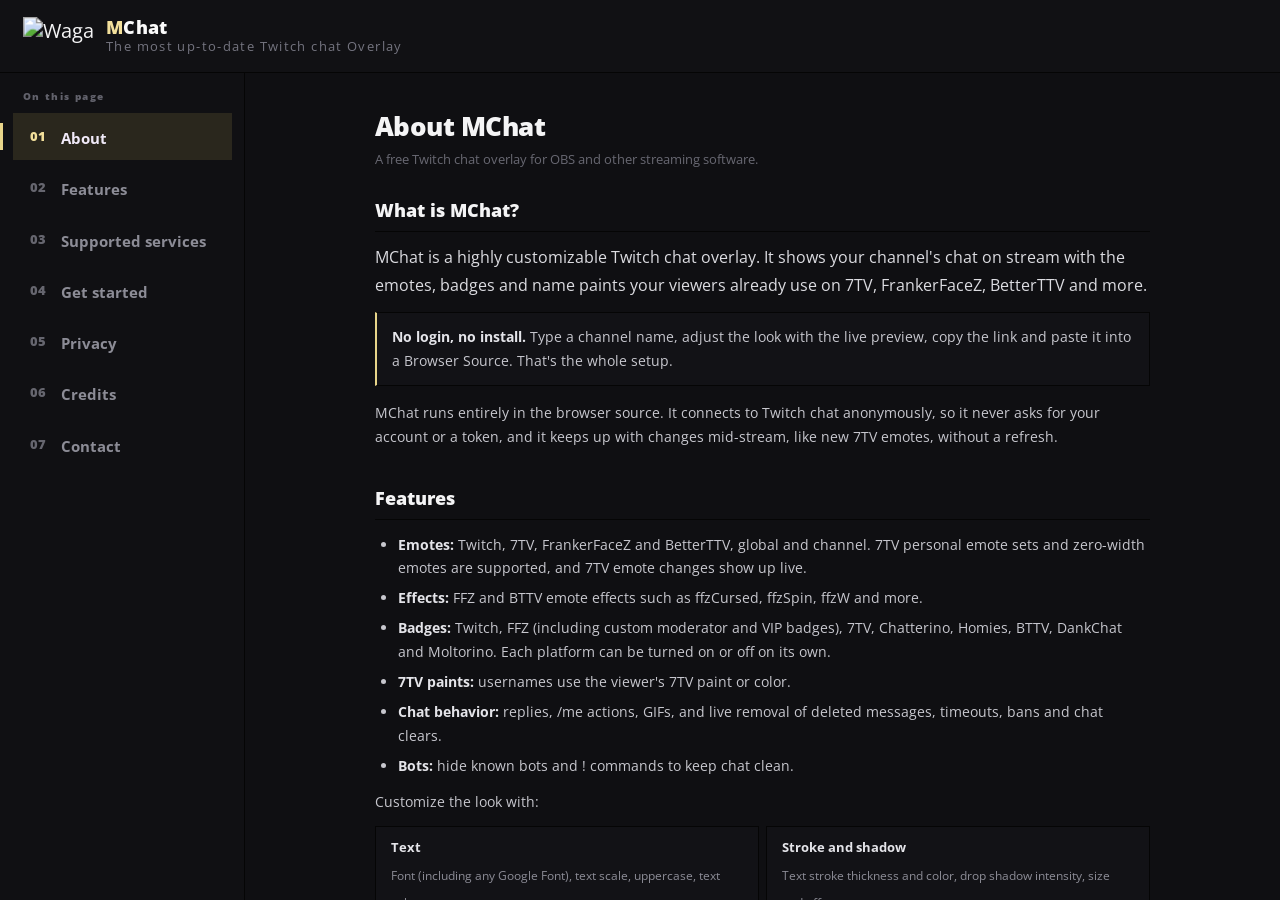
==== privacy.html @ 354d2b49 "DOMAIN AND SHIT WOAAAA" ====
<!DOCTYPE html>
<html lang="en">
<head>
    
<meta charset="utf-8">
<meta name="viewport" content="width=device-width, initial-scale=1">
<title>About · MChat</title>
<link rel="icon" href="favicon.png" type="image/gif" >
<link rel="preconnect" href="https://fonts.googleapis.com">
<link rel="preconnect" href="https://fonts.gstatic.com" crossorigin>
<link rel="stylesheet" href="https://fonts.googleapis.com/css2?family=Open+Sans:wght@400;600;700&display=swap">
<style>
    html, body {
        margin: 0;
        width: 100%;
        height: 100%;
        overflow: hidden;
        background: #0b0b0e;
        scrollbar-width: none;
    }

    #page *, #page *::before, #page *::after { box-sizing: border-box; }

    #page {
        position: fixed;
        left: 0;
        top: 0;
        width: 80vw;
        height: 80vh;
        zoom: 1.25;
        display: grid;
        grid-template-columns: 196px minmax(0, 1fr);
        grid-template-rows: 58px minmax(0, 1fr);
        background: #0b0b0e;
        color: #f4f4f5;
        font-family: 'Open Sans', Arial, sans-serif;
        overflow: hidden;
    }

    #page a { color: #e8d58a; text-decoration: none; }
    #page a:hover { text-decoration: underline; text-underline-offset: 2px; }

    .mc-topbar {
        grid-column: 1 / -1;
        display: flex;
        align-items: center;
        justify-content: space-between;
        padding: 0 18px;
        border-bottom: 1px solid #050505;
        background: #111114;
    }

    #page a.mc-brand {
        position: relative;
        z-index: 0;
        display: flex;
        align-items: center;
        gap: 10px;
        min-width: 0;
        color: inherit;
        text-decoration: none;
    }

    .mc-brand::before {
        content: "";
        position: absolute;
        inset: -6px -10px;
        z-index: -1;
        background: transparent;
    }

    .mc-brand:hover::before { background: #1a1a1f; }

    .mc-brand-mark {
        height: 30px;
        width: auto;
        max-width: 96px;
        display: block;
        flex: 0 0 auto;
        object-fit: contain;
        object-position: center;
    }

    .mc-brand-text { min-width: 0; }

    .mc-brand-name {
        color: #fafafa;
        font-size: 14px;
        font-weight: 800;
        line-height: 1.05;
        letter-spacing: .02em;
    }

    .mc-brand-m { color: #f2df9b; }

    .mc-brand-page {
        margin-top: 3px;
        color: #74747f;
        font-size: 10px;
        line-height: 1;
        letter-spacing: .11em;
    }

    .mc-sidebar {
        min-width: 0;
        min-height: 0;
        display: flex;
        flex-direction: column;
        padding: 13px 10px;
        border-right: 1px solid #050505;
        background: #101013;
    }

    .mc-nav-label {
        padding: 0 8px 8px;
        color: #62626c;
        font-size: 8px;
        font-weight: 800;
        letter-spacing: .14em;
    }

    .mc-nav { display: flex; flex-direction: column; gap: 3px; }

    #page a.mc-nav-button {
        position: relative;
        display: grid;
        grid-template-columns: 24px 1fr;
        align-items: center;
        gap: 7px;
        width: 100%;
        min-height: 38px;
        padding: 0 8px;
        border: 0;
        background: transparent;
        color: #8c8c96;
        text-align: left;
        text-decoration: none;
        cursor: pointer;
    }

    #page a.mc-nav-button:hover { background: #17171b; color: #d8d8de; }

    #page a.mc-nav-button.is-active { background: #2a271d; color: #f0e9f8; }

    .mc-nav-button.is-active::before {
        content: "";
        position: absolute;
        left: -10px;
        top: 8px;
        bottom: 8px;
        width: 2px;
        background: #e8d58a;
    }

    .mc-nav-icon {
        width: 24px;
        color: #66666f;
        font-size: 10px;
        font-weight: 800;
        text-align: center;
    }

    .mc-nav-button.is-active .mc-nav-icon { color: #f2df9b; }

    .mc-nav-copy { min-width: 0; }
    .mc-nav-title { font-size: 12px; font-weight: 700; }

    main {
        min-width: 0;
        min-height: 0;
        overflow-y: auto;
        padding: 28px 32px 48px;
        background: #0f0f12;
        scrollbar-width: thin;
        scrollbar-color: #34343c transparent;
        scroll-behavior: smooth;
    }

    .content { max-width: 620px; margin: 0 auto; }

    h1 { margin: 0 0 5px; font-size: 21px; font-weight: 800; letter-spacing: -.02em; }
    .updated { margin: 0 0 22px; color: #686872; font-size: 10px; }

    section { scroll-margin-top: 16px; margin-bottom: 30px; }

    h2 {
        margin: 0 0 10px;
        padding-bottom: 7px;
        border-bottom: 1px solid #050505;
        font-size: 14px;
        font-weight: 800;
    }

    p, li { color: #c7c7ce; font-size: 11.5px; line-height: 1.65; }
    p { margin: 0 0 10px; }
    ul { margin: 0 0 10px; padding-left: 18px; }
    li { margin-bottom: 5px; }
    strong { color: #e4e4e9; }

    .card {
        margin-bottom: 6px;
        padding: 9px 12px;
        border: 1px solid #050505;
        background: #121216;
    }

    .card strong { display: block; font-size: 10.5px; margin-bottom: 2px; }
    .card span { color: #8c8c96; font-size: 9.5px; line-height: 1.5; }

    .summary {
        margin-bottom: 12px;
        padding: 10px 12px;
        border: 1px solid #050505;
        border-left: 2px solid #e8d58a;
        background: #121216;
    }

    .summary p { margin: 0; }
    .note { color: #62626b; font-size: 9.5px; }
    ol { margin: 0 0 10px; padding-left: 20px; }
    .lead { font-size: 13px; color: #dcdce1; line-height: 1.7; }
    .two-col { display: grid; grid-template-columns: 1fr 1fr; gap: 6px; }
    .two-col .card { margin-bottom: 0; }


    footer {
        margin-top: 32px;
        padding-top: 13px;
        border-top: 1px solid #050505;
        color: #5c5c66;
        font-size: 9.5px;
        text-align: center;
    }

    @media (max-width: 780px) {
        #page {
            width: 100vw;
            height: 100vh;
            zoom: 1;
            grid-template-columns: 1fr;
            grid-template-rows: 58px auto minmax(0, 1fr);
        }

        .mc-sidebar { border-right: 0; border-bottom: 1px solid #050505; padding: 8px; }
        .mc-nav-label { display: none; }
        .mc-nav { flex-direction: row; overflow-x: auto; }
        #page a.mc-nav-button { width: auto; min-height: 36px; flex: 0 0 auto; }
        .mc-nav-button.is-active::before { display: none; }
        main { padding: 22px 16px 44px; }
        .two-col { grid-template-columns: 1fr; }
        .lead { font-size: 14px; }
        p, li { font-size: 13px; }
        .card strong { font-size: 12px; }
        .card span, .note, footer, .updated { font-size: 11px; }
    }
</style>
</head>
<body>

<div id="page">

    <header class="mc-topbar">
        <a class="mc-brand" href="index.html" title="Back to overlay setup" aria-label="MChat, back to overlay setup">
            <img class="mc-brand-mark" src="waga.gif" alt="Waga" draggable="false">
            <div class="mc-brand-text">
                <div class="mc-brand-name"><span class="mc-brand-m">M</span>Chat</div>
                <div class="mc-brand-page">The most up-to-date Twitch chat Overlay</div>
            </div>
        </a>
    </header>

    <aside class="mc-sidebar">
        <div class="mc-nav-label">On this page</div>
        <nav class="mc-nav">
            <a class="mc-nav-button is-active" href="#about"><span class="mc-nav-icon">01</span><span class="mc-nav-copy"><span class="mc-nav-title">About</span></span></a>
            <a class="mc-nav-button" href="#features"><span class="mc-nav-icon">02</span><span class="mc-nav-copy"><span class="mc-nav-title">Features</span></span></a>
            <a class="mc-nav-button" href="#services"><span class="mc-nav-icon">03</span><span class="mc-nav-copy"><span class="mc-nav-title">Supported services</span></span></a>
            <a class="mc-nav-button" href="#setup"><span class="mc-nav-icon">04</span><span class="mc-nav-copy"><span class="mc-nav-title">Get started</span></span></a>
            <a class="mc-nav-button" href="#privacy"><span class="mc-nav-icon">05</span><span class="mc-nav-copy"><span class="mc-nav-title">Privacy</span></span></a>
            <a class="mc-nav-button" href="#credits"><span class="mc-nav-icon">06</span><span class="mc-nav-copy"><span class="mc-nav-title">Credits</span></span></a>
            <a class="mc-nav-button" href="#contact"><span class="mc-nav-icon">07</span><span class="mc-nav-copy"><span class="mc-nav-title">Contact</span></span></a>
        </nav>
    </aside>

    <main id="main">
    <div class="content">

        <h1>About MChat</h1>
        <p class="updated">A free Twitch chat overlay for OBS and other streaming software.</p>

        <section id="about">
            <h2>What is MChat?</h2>
            <p class="lead">MChat is a highly customizable Twitch chat overlay. It shows your channel's chat on stream with the emotes, badges and name paints your viewers already use on 7TV, FrankerFaceZ, BetterTTV and more.</p>
            <div class="summary">
                <p><strong>No login, no install.</strong> Type a channel name, adjust the look with the live preview, copy the link and paste it into a Browser Source. That's the whole setup.</p>
            </div>
            <p>MChat runs entirely in the browser source. It connects to Twitch chat anonymously, so it never asks for your account or a token, and it keeps up with changes mid-stream, like new 7TV emotes, without a refresh.</p>
        </section>

        <section id="features">
            <h2>Features</h2>
            <ul>
                <li><strong>Emotes:</strong> Twitch, 7TV, FrankerFaceZ and BetterTTV, global and channel. 7TV personal emote sets and zero-width emotes are supported, and 7TV emote changes show up live.</li>
                <li><strong>Effects:</strong> FFZ and BTTV emote effects such as ffzCursed, ffzSpin, ffzW and more.</li>
                <li><strong>Badges:</strong> Twitch, FFZ (including custom moderator and VIP badges), 7TV, Chatterino, Homies, BTTV, DankChat and Moltorino. Each platform can be turned on or off on its own.</li>
                <li><strong>7TV paints:</strong> usernames use the viewer's 7TV paint or color.</li>
                <li><strong>Chat behavior:</strong> replies, /me actions, GIFs, and live removal of deleted messages, timeouts, bans and chat clears.</li>
                <li><strong>Bots:</strong> hide known bots and ! commands to keep chat clean.</li>
            </ul>
            <p>Customize the look with:</p>
            <div class="two-col">
                <div class="card"><strong>Text</strong><span>Font (including any Google Font), text scale, uppercase, text color</span></div>
                <div class="card"><strong>Stroke and shadow</strong><span>Text stroke thickness and color, drop shadow intensity, size and offset</span></div>
                <div class="card"><strong>Emotes and GIFs</strong><span>Separate emote scale and GIF scale, unlisted 7TV emotes on or off</span></div>
                <div class="card"><strong>Background</strong><span>Background color and opacity, or no background at all</span></div>
                <div class="card"><strong>Layout</strong><span>Message wrapping under the username</span></div>
                <div class="card"><strong>Timing</strong><span>How long messages stay before fading, or never fade</span></div>
            </div>
        </section>

        <section id="services">
            <h2>Supported services</h2>
            <p>MChat pulls from these community services directly in your browser.</p>
            <div class="card"><strong>Twitch</strong><span>Anonymous chat connection, Twitch emotes and badges, moderation events. twitch.tv</span></div>
            <div class="card"><strong>7TV</strong><span>Global, channel and personal emotes, zero-width emotes, live emote updates, paints and badges. 7tv.app</span></div>
            <div class="card"><strong>FrankerFaceZ</strong><span>Emotes, effects, user badges, custom moderator and VIP badges, and the bot list. frankerfacez.com</span></div>
            <div class="card"><strong>BetterTTV</strong><span>Emotes and badges. betterttv.com</span></div>
            <div class="card"><strong>Chatterino and Chatterino Homies</strong><span>User badges. chatterino.com, chatterinohomies.com</span></div>
            <div class="card"><strong>DankChat</strong><span>Supporter badges. dank.chat</span></div>
            <div class="card"><strong>Moltorino</strong><span>Supporter badges. moltorino.com</span></div>
            <p class="note">Missing a platform you'd like to see? Let me know.</p>
        </section>

        <section id="setup">
            <h2>Get started</h2>
            <ol>
                <li>Open the <a href="index.html">setup page</a> and enter your Twitch channel name.</li>
                <li>Adjust the settings and watch the live preview update.</li>
                <li>Click <strong>Copy overlay link</strong>.</li>
                <li>In OBS, add a <strong>Browser Source</strong> and paste the link as the URL.</li>
                <li>Set the source size to fit your scene. The background is transparent unless you turn it on.</li>
            </ol>
            <p>Your settings are stored in the link itself, so keep the link to reuse your setup, or edit the setup page again and copy a new one.</p>
        </section>

        <section id="privacy">
            <h2>Privacy</h2>
            <p>MChat has no accounts, cookies, analytics or database, and it does not collect or store personal data. It is a static site hosted on GitHub Pages. Your channel name and settings live only in the overlay link, so share it only with people you trust.</p>
            <p>Your browser connects directly to the services listed above, plus jsDelivr (Twemoji images) and Google Fonts, so those services receive your IP address like any website you visit. MChat does not receive or control that data, and their own privacy policies apply. Chat messages are shown in your browser and are never logged, saved or forwarded.</p>
        </section>

        <section id="credits">
            <h2>Credits</h2>
            <p>MChat is made by marz_dev. It is not affiliated with or endorsed by Twitch, 7TV, FrankerFaceZ, BetterTTV, Chatterino, Chatterino Homies, DankChat or Moltorino. All names, logos and trademarks belong to their respective owners.</p>
            <ul>
                <li><strong>Emoji graphics:</strong> Twemoji, &copy; Twitter, Inc. and other contributors, maintained by <a href="https://github.com/jdecked/twemoji" target="_blank" rel="noopener noreferrer">jdecked/twemoji</a> and licensed under <a href="https://creativecommons.org/licenses/by/4.0/" target="_blank" rel="noopener noreferrer">CC-BY 4.0</a>.</li>
                <li><strong>Emotes, badges and paints:</strong> provided by Twitch, 7TV, FrankerFaceZ, BetterTTV, Chatterino, DankChat and Moltorino. Every emote and badge belongs to its creator.</li>
                <li><strong>Fonts:</strong> Open Sans, Roboto and Montserrat are licensed under the <a href="https://openfontlicense.org" target="_blank" rel="noopener noreferrer">SIL Open Font License 1.1</a>.</li>
            </ul>
            <p class="note">MChat's source code is on <a href="https://github.com/marzzzdev/marz-overlay" target="_blank" rel="noopener noreferrer">GitHub</a> under the license in the repository.</p>
        </section>

        <section id="contact">
            <h2>Contact</h2>
            <p>MChat is run by marz_dev as a non-commercial hobby project.</p>
            <p>Questions, or feedback: <a href="mailto:mchat.contact@proton.me">mchat.contact@proton.me</a>, or add me on <a href="https://discord.com/users/1422977056085639309" target="_blank" rel="noopener noreferrer">Discord</a>. I'll reply to privacy requests within 30 days.</p>
        </section>

        <footer>
            <a href="index.html">&larr; Back to MChat</a> &nbsp;&bull;&nbsp; &copy; 2026 marz_dev
        </footer>

    </div>
    </main>

</div>

<script>
    (function () {
        var main = document.getElementById("main");
        var links = Array.prototype.slice.call(document.querySelectorAll(".mc-nav-button"));
        var sections = links.map(function (a) {
            return document.getElementById(a.getAttribute("href").slice(1));
        });

        function setActive(id) {
            links.forEach(function (a) {
                a.classList.toggle("is-active", a.getAttribute("href") === "#" + id);
            });
        }

        function update() {
            var top = main.getBoundingClientRect().top + 40;
            var current = sections[0].id;

            if (main.scrollTop + main.clientHeight >= main.scrollHeight - 4) {
                current = sections[sections.length - 1].id;
            } else {
                sections.forEach(function (s) {
                    if (s.getBoundingClientRect().top <= top) {
                        current = s.id;
                    }
                });
            }

            setActive(current);
        }

        main.addEventListener("scroll", update, { passive: true });
        links.forEach(function (a) {
            a.addEventListener("click", function () { setActive(a.getAttribute("href").slice(1)); });
        });
        update();
    })();
</script>

</body>
</html>
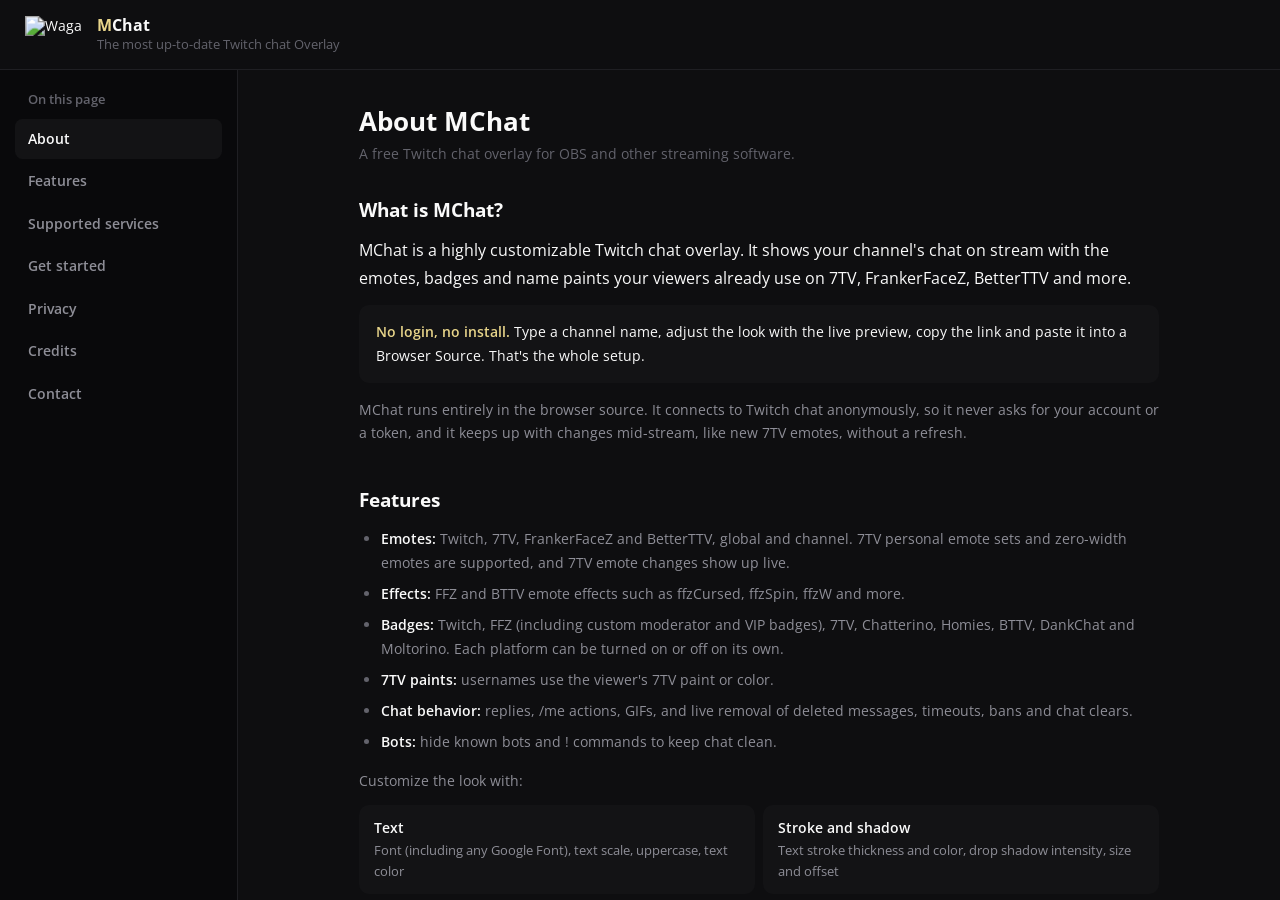
==== commit 8a462fc3: "PRETTIER CODE" ====
--- a/privacy.html
+++ b/privacy.html
@@ -10,12 +10,25 @@
 <link rel="preconnect" href="https://fonts.gstatic.com" crossorigin>
 <link rel="stylesheet" href="https://fonts.googleapis.com/css2?family=Open+Sans:wght@400;600;700&display=swap">
 <style>
+    :root {
+        --mc-bg: #09090b;
+        --mc-surface: #0e0e10;
+        --mc-raised: #131315;
+        --mc-line: #1f1f23;
+        --mc-line-strong: #2e2e34;
+        --mc-text: #fafafa;
+        --mc-dim: #8e8e97;
+        --mc-faint: #63636c;
+        --mc-accent: #e8d58a;
+        --mc-accent-ink: #1a1708;
+    }
+
     html, body {
         margin: 0;
         width: 100%;
         height: 100%;
         overflow: hidden;
-        background: #0b0b0e;
+        background: var(--mc-bg);
         scrollbar-width: none;
     }
 
@@ -29,25 +42,31 @@
         height: 80vh;
         zoom: 1.25;
         display: grid;
-        grid-template-columns: 196px minmax(0, 1fr);
-        grid-template-rows: 58px minmax(0, 1fr);
-        background: #0b0b0e;
-        color: #f4f4f5;
+        grid-template-columns: 190px minmax(0, 1fr);
+        grid-template-rows: 56px minmax(0, 1fr);
+        background: var(--mc-bg);
+        color: var(--mc-text);
         font-family: 'Open Sans', Arial, sans-serif;
+        font-size: 11px;
+        line-height: 1.45;
         overflow: hidden;
-    }
-
-    #page a { color: #e8d58a; text-decoration: none; }
+        -webkit-font-smoothing: antialiased;
+    }
+
+    #page a { color: var(--mc-accent); text-decoration: none; }
     #page a:hover { text-decoration: underline; text-underline-offset: 2px; }
+    #page :focus-visible { outline: 2px solid var(--mc-accent); outline-offset: 2px; }
+
+    /* Top bar */
 
     .mc-topbar {
         grid-column: 1 / -1;
         display: flex;
         align-items: center;
         justify-content: space-between;
-        padding: 0 18px;
-        border-bottom: 1px solid #050505;
-        background: #111114;
+        padding: 0 20px;
+        border-bottom: 1px solid var(--mc-line);
+        background: var(--mc-surface);
     }
 
     #page a.mc-brand {
@@ -55,7 +74,7 @@
         z-index: 0;
         display: flex;
         align-items: center;
-        gap: 10px;
+        gap: 12px;
         min-width: 0;
         color: inherit;
         text-decoration: none;
@@ -66,10 +85,12 @@
         position: absolute;
         inset: -6px -10px;
         z-index: -1;
+        border-radius: 8px;
         background: transparent;
-    }
-
-    .mc-brand:hover::before { background: #1a1a1f; }
+        transition: background .15s ease;
+    }
+
+    .mc-brand:hover::before { background: var(--mc-raised); }
 
     .mc-brand-mark {
         height: 30px;
@@ -78,157 +99,134 @@
         display: block;
         flex: 0 0 auto;
         object-fit: contain;
-        object-position: center;
     }
 
     .mc-brand-text { min-width: 0; }
 
     .mc-brand-name {
-        color: #fafafa;
-        font-size: 14px;
-        font-weight: 800;
-        line-height: 1.05;
-        letter-spacing: .02em;
-    }
-
-    .mc-brand-m { color: #f2df9b; }
+        color: var(--mc-text);
+        font-size: 13px;
+        font-weight: 700;
+        line-height: 1.2;
+    }
+
+    .mc-brand-m { color: var(--mc-accent); }
 
     .mc-brand-page {
-        margin-top: 3px;
-        color: #74747f;
-        font-size: 10px;
-        line-height: 1;
-        letter-spacing: .11em;
-    }
+        color: var(--mc-faint);
+        font-size: 10.5px;
+        line-height: 1.3;
+    }
+
+    /* Sidebar */
 
     .mc-sidebar {
         min-width: 0;
         min-height: 0;
         display: flex;
         flex-direction: column;
-        padding: 13px 10px;
-        border-right: 1px solid #050505;
-        background: #101013;
+        padding: 16px 12px;
+        border-right: 1px solid var(--mc-line);
+        background: var(--mc-bg);
+        overflow-y: auto;
     }
 
     .mc-nav-label {
-        padding: 0 8px 8px;
-        color: #62626c;
-        font-size: 8px;
-        font-weight: 800;
-        letter-spacing: .14em;
-    }
-
-    .mc-nav { display: flex; flex-direction: column; gap: 3px; }
+        padding: 0 10px 8px;
+        color: var(--mc-faint);
+        font-size: 10.5px;
+        font-weight: 600;
+    }
+
+    .mc-nav { display: flex; flex-direction: column; gap: 2px; }
 
     #page a.mc-nav-button {
-        position: relative;
-        display: grid;
-        grid-template-columns: 24px 1fr;
-        align-items: center;
-        gap: 7px;
+        display: block;
         width: 100%;
-        min-height: 38px;
-        padding: 0 8px;
-        border: 0;
+        padding: 8px 10px;
+        border-radius: 6px;
         background: transparent;
-        color: #8c8c96;
+        color: var(--mc-dim);
         text-align: left;
         text-decoration: none;
         cursor: pointer;
-    }
-
-    #page a.mc-nav-button:hover { background: #17171b; color: #d8d8de; }
-
-    #page a.mc-nav-button.is-active { background: #2a271d; color: #f0e9f8; }
-
-    .mc-nav-button.is-active::before {
-        content: "";
-        position: absolute;
-        left: -10px;
-        top: 8px;
-        bottom: 8px;
-        width: 2px;
-        background: #e8d58a;
-    }
-
-    .mc-nav-icon {
-        width: 24px;
-        color: #66666f;
-        font-size: 10px;
-        font-weight: 800;
-        text-align: center;
-    }
-
-    .mc-nav-button.is-active .mc-nav-icon { color: #f2df9b; }
-
-    .mc-nav-copy { min-width: 0; }
-    .mc-nav-title { font-size: 12px; font-weight: 700; }
+        transition: background .15s ease, color .15s ease;
+    }
+
+    #page a.mc-nav-button:hover { background: var(--mc-surface); color: var(--mc-text); }
+    #page a.mc-nav-button.is-active { background: var(--mc-raised); color: var(--mc-text); }
+
+    .mc-nav-icon { display: none; }
+    .mc-nav-copy { display: block; min-width: 0; }
+    .mc-nav-title { font-size: 11px; font-weight: 600; }
+
+    /* Content */
 
     main {
         min-width: 0;
         min-height: 0;
         overflow-y: auto;
         padding: 28px 32px 48px;
-        background: #0f0f12;
+        background: var(--mc-surface);
         scrollbar-width: thin;
-        scrollbar-color: #34343c transparent;
+        scrollbar-color: var(--mc-line-strong) transparent;
         scroll-behavior: smooth;
     }
 
-    .content { max-width: 620px; margin: 0 auto; }
-
-    h1 { margin: 0 0 5px; font-size: 21px; font-weight: 800; letter-spacing: -.02em; }
-    .updated { margin: 0 0 22px; color: #686872; font-size: 10px; }
-
-    section { scroll-margin-top: 16px; margin-bottom: 30px; }
+    .content { max-width: 640px; margin: 0 auto; }
+
+    h1 { margin: 0 0 4px; font-size: 21px; font-weight: 700; line-height: 1.25; }
+    .updated { margin: 0 0 26px; color: var(--mc-faint); font-size: 11px; }
+
+    section { scroll-margin-top: 16px; margin-bottom: 34px; }
 
     h2 {
-        margin: 0 0 10px;
-        padding-bottom: 7px;
-        border-bottom: 1px solid #050505;
-        font-size: 14px;
-        font-weight: 800;
-    }
-
-    p, li { color: #c7c7ce; font-size: 11.5px; line-height: 1.65; }
+        margin: 0 0 12px;
+        font-size: 15px;
+        font-weight: 700;
+        line-height: 1.3;
+    }
+
+    p, li { color: var(--mc-dim); font-size: 11.5px; line-height: 1.65; }
     p { margin: 0 0 10px; }
-    ul { margin: 0 0 10px; padding-left: 18px; }
-    li { margin-bottom: 5px; }
-    strong { color: #e4e4e9; }
+    ul { margin: 0 0 12px; padding-left: 18px; }
+    ol { margin: 0 0 12px; padding-left: 20px; }
+    li { margin-bottom: 6px; }
+    li::marker { color: var(--mc-faint); }
+    strong { color: var(--mc-text); font-weight: 600; }
+
+    .lead { font-size: 13px; color: var(--mc-text); line-height: 1.7; }
+    .note { color: var(--mc-faint); font-size: 10.5px; }
 
     .card {
         margin-bottom: 6px;
-        padding: 9px 12px;
-        border: 1px solid #050505;
-        background: #121216;
-    }
-
-    .card strong { display: block; font-size: 10.5px; margin-bottom: 2px; }
-    .card span { color: #8c8c96; font-size: 9.5px; line-height: 1.5; }
+        padding: 10px 12px;
+        border-radius: 8px;
+        background: var(--mc-raised);
+    }
+
+    .card strong { display: block; font-size: 11px; margin-bottom: 2px; }
+    .card span { color: var(--mc-dim); font-size: 10.5px; line-height: 1.5; }
 
     .summary {
         margin-bottom: 12px;
-        padding: 10px 12px;
-        border: 1px solid #050505;
-        border-left: 2px solid #e8d58a;
-        background: #121216;
-    }
-
-    .summary p { margin: 0; }
-    .note { color: #62626b; font-size: 9.5px; }
-    ol { margin: 0 0 10px; padding-left: 20px; }
-    .lead { font-size: 13px; color: #dcdce1; line-height: 1.7; }
+        padding: 12px 14px;
+        border-radius: 8px;
+        background: var(--mc-raised);
+    }
+
+    .summary p { margin: 0; color: var(--mc-text); }
+    .summary strong { color: var(--mc-accent); }
+
     .two-col { display: grid; grid-template-columns: 1fr 1fr; gap: 6px; }
     .two-col .card { margin-bottom: 0; }
 
-
     footer {
-        margin-top: 32px;
-        padding-top: 13px;
-        border-top: 1px solid #050505;
-        color: #5c5c66;
-        font-size: 9.5px;
+        margin-top: 36px;
+        padding-top: 14px;
+        border-top: 1px solid var(--mc-line);
+        color: var(--mc-faint);
+        font-size: 10.5px;
         text-align: center;
     }
 
@@ -238,20 +236,22 @@
             height: 100vh;
             zoom: 1;
             grid-template-columns: 1fr;
-            grid-template-rows: 58px auto minmax(0, 1fr);
+            grid-template-rows: 56px auto minmax(0, 1fr);
         }
 
-        .mc-sidebar { border-right: 0; border-bottom: 1px solid #050505; padding: 8px; }
+        .mc-sidebar { border-right: 0; border-bottom: 1px solid var(--mc-line); padding: 8px 12px; }
         .mc-nav-label { display: none; }
         .mc-nav { flex-direction: row; overflow-x: auto; }
-        #page a.mc-nav-button { width: auto; min-height: 36px; flex: 0 0 auto; }
-        .mc-nav-button.is-active::before { display: none; }
+        #page a.mc-nav-button { width: auto; flex: 0 0 auto; white-space: nowrap; }
         main { padding: 22px 16px 44px; }
         .two-col { grid-template-columns: 1fr; }
-        .lead { font-size: 14px; }
-        p, li { font-size: 13px; }
-        .card strong { font-size: 12px; }
-        .card span, .note, footer, .updated { font-size: 11px; }
+        .lead { font-size: 15px; }
+        p, li { font-size: 14px; }
+        .nav-title, .mc-nav-title { font-size: 13px; }
+        .card strong { font-size: 13px; }
+        .card span, .note, footer, .updated { font-size: 12px; }
+        .mc-brand-name { font-size: 15px; }
+        .mc-brand-page { font-size: 11px; }
     }
 </style>
 </head>
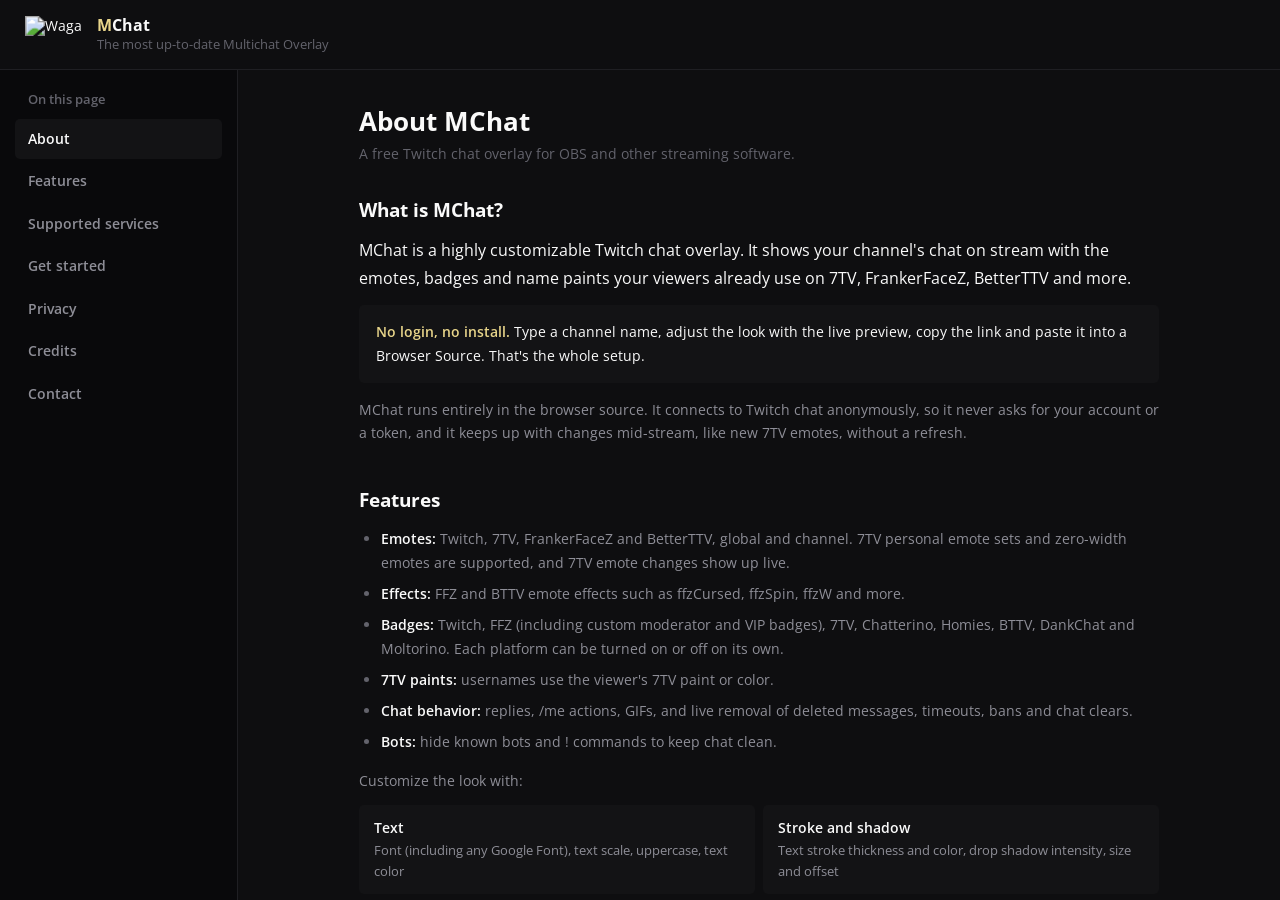
==== commit 7ec7fb25: "added smooth scrolling separated and optimized code making it look better, updated index and privacy" ====
--- a/privacy.html
+++ b/privacy.html
@@ -57,8 +57,6 @@
     #page a:hover { text-decoration: underline; text-underline-offset: 2px; }
     #page :focus-visible { outline: 2px solid var(--mc-accent); outline-offset: 2px; }
 
-    /* Top bar */
-
     .mc-topbar {
         grid-column: 1 / -1;
         display: flex;
@@ -118,8 +116,6 @@
         line-height: 1.3;
     }
 
-    /* Sidebar */
-
     .mc-sidebar {
         min-width: 0;
         min-height: 0;
@@ -144,7 +140,7 @@
         display: block;
         width: 100%;
         padding: 8px 10px;
-        border-radius: 6px;
+        border-radius: 4px;
         background: transparent;
         color: var(--mc-dim);
         text-align: left;
@@ -159,8 +155,6 @@
     .mc-nav-icon { display: none; }
     .mc-nav-copy { display: block; min-width: 0; }
     .mc-nav-title { font-size: 11px; font-weight: 600; }
-
-    /* Content */
 
     main {
         min-width: 0;
@@ -201,7 +195,7 @@
     .card {
         margin-bottom: 6px;
         padding: 10px 12px;
-        border-radius: 8px;
+        border-radius: 4px;
         background: var(--mc-raised);
     }
 
@@ -211,7 +205,7 @@
     .summary {
         margin-bottom: 12px;
         padding: 12px 14px;
-        border-radius: 8px;
+        border-radius: 4px;
         background: var(--mc-raised);
     }
 
@@ -264,7 +258,7 @@
             <img class="mc-brand-mark" src="waga.gif" alt="Waga" draggable="false">
             <div class="mc-brand-text">
                 <div class="mc-brand-name"><span class="mc-brand-m">M</span>Chat</div>
-                <div class="mc-brand-page">The most up-to-date Twitch chat Overlay</div>
+                <div class="mc-brand-page">The most up-to-date Multichat Overlay</div>
             </div>
         </a>
     </header>
@@ -415,4 +409,4 @@
 </script>
 
 </body>
-</html>+</html>
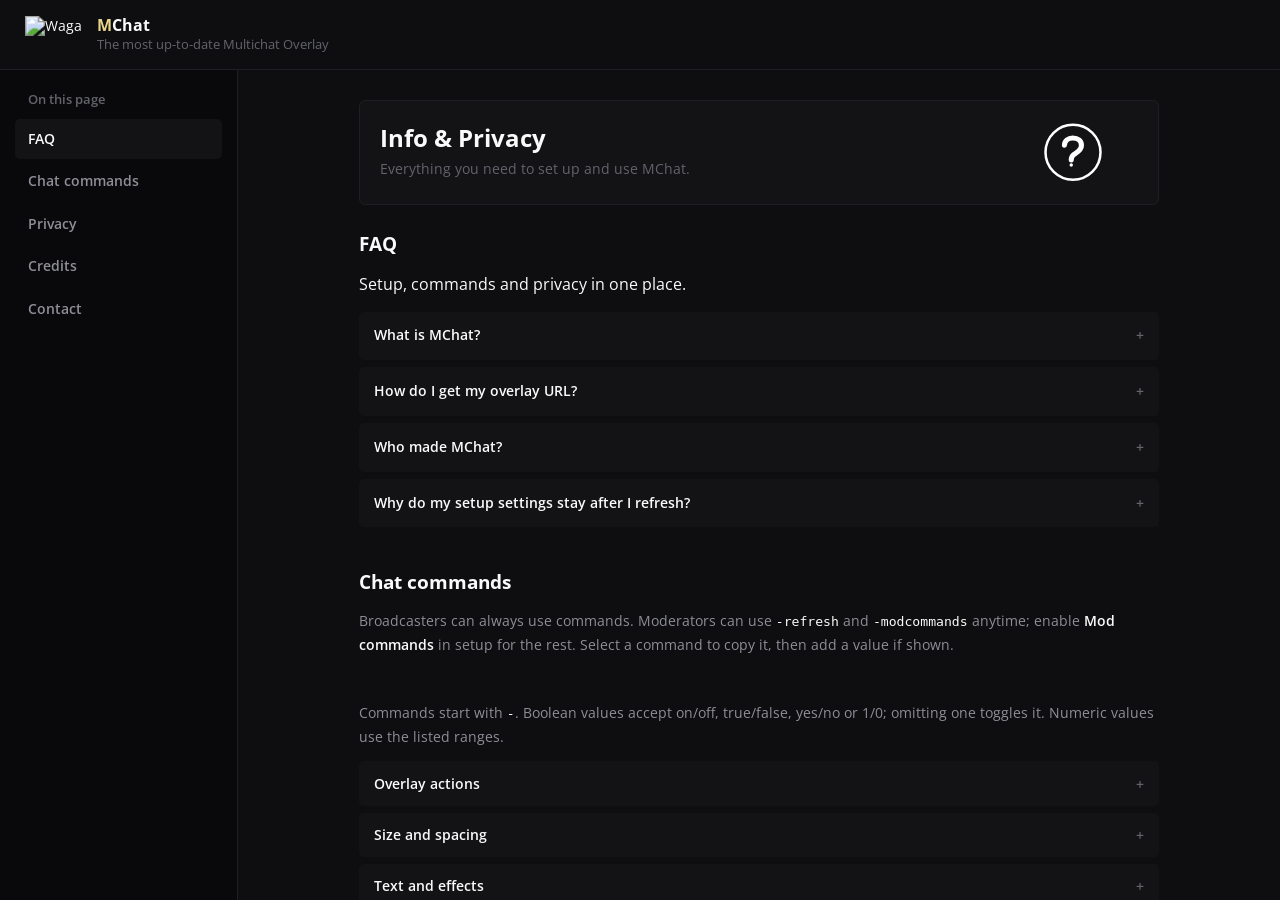
==== commit d9e2b130: "update privacy" ====
--- a/privacy.html
+++ b/privacy.html
@@ -4,7 +4,7 @@
     
 <meta charset="utf-8">
 <meta name="viewport" content="width=device-width, initial-scale=1">
-<title>About · MChat</title>
+<title>Info &amp; Privacy · MChat</title>
 <link rel="icon" href="favicon.png" type="image/gif" >
 <link rel="preconnect" href="https://fonts.googleapis.com">
 <link rel="preconnect" href="https://fonts.gstatic.com" crossorigin>
@@ -169,7 +169,22 @@
 
     .content { max-width: 640px; margin: 0 auto; }
 
-    h1 { margin: 0 0 4px; font-size: 21px; font-weight: 700; line-height: 1.25; }
+    .page-intro {
+        display: flex;
+        align-items: center;
+        justify-content: space-between;
+        gap: 20px;
+        min-height: 82px;
+        margin: -4px 0 22px;
+        padding: 12px 16px;
+        border: 1px solid var(--mc-line);
+        border-radius: 5px;
+        background: var(--mc-raised);
+    }
+
+    .page-intro h1 { margin: 0 0 3px; font-size: 19px; font-weight: 700; line-height: 1.25; }
+    .page-intro .updated { margin: 0; }
+    .intro-art { width: 104px; height: 58px; flex: 0 0 auto; color: var(--mc-accent); }
     .updated { margin: 0 0 26px; color: var(--mc-faint); font-size: 11px; }
 
     section { scroll-margin-top: 16px; margin-bottom: 34px; }
@@ -192,6 +207,42 @@
     .lead { font-size: 13px; color: var(--mc-text); line-height: 1.7; }
     .note { color: var(--mc-faint); font-size: 10.5px; }
 
+    .faq-item {
+        margin-bottom: 6px;
+        border-radius: 4px;
+        background: var(--mc-raised);
+    }
+
+    .faq-item summary {
+        padding: 11px 12px;
+        color: var(--mc-text);
+        font-size: 11.5px;
+        font-weight: 600;
+        cursor: pointer;
+        list-style: none;
+    }
+
+    .faq-item summary::-webkit-details-marker { display: none; }
+    .faq-item summary::after { content: "+"; float: right; color: var(--mc-faint); }
+    .faq-item[open] summary::after { content: "−"; }
+    .faq-answer { padding: 0 12px 10px; }
+    .faq-answer p:last-child { margin-bottom: 0; }
+
+    .command-copy {
+        padding: 0;
+        border: 0;
+        background: transparent;
+        color: var(--mc-accent);
+        font: inherit;
+        cursor: pointer;
+        text-align: left;
+    }
+
+    .command-copy:hover { text-decoration: underline; text-underline-offset: 2px; }
+    .command-copy:focus-visible { outline: 2px solid var(--mc-accent); outline-offset: 2px; }
+    .command-usage { color: var(--mc-faint); }
+    .copy-status { min-height: 1.5em; color: var(--mc-accent); font-size: 10.5px; }
+
     .card {
         margin-bottom: 6px;
         padding: 10px 12px;
@@ -214,6 +265,33 @@
 
     .two-col { display: grid; grid-template-columns: 1fr 1fr; gap: 6px; }
     .two-col .card { margin-bottom: 0; }
+
+    h3 { margin: 22px 0 8px; font-size: 12px; font-weight: 700; }
+    code { color: var(--mc-text); font-family: ui-monospace, SFMono-Regular, Consolas, monospace; font-size: 10.5px; }
+    .command-list { border-top: 1px solid var(--mc-line); }
+    .command-row { display: grid; grid-template-columns: minmax(210px, 0.9fr) minmax(0, 1.5fr); gap: 14px; padding: 8px 10px; border-bottom: 1px solid var(--mc-line); background: var(--mc-raised); }
+    .command-category {
+        margin-bottom: 5px;
+        border-radius: 4px;
+        background: var(--mc-raised);
+    }
+
+    .command-category summary {
+        padding: 10px 12px;
+        color: var(--mc-text);
+        font-size: 11px;
+        font-weight: 600;
+        cursor: pointer;
+        list-style: none;
+    }
+
+    .command-category summary::-webkit-details-marker { display: none; }
+    .command-category summary::after { content: "+"; float: right; color: var(--mc-faint); }
+    .command-category[open] summary::after { content: "−"; }
+    .command-category .command-list { padding: 0 8px 8px; }
+    .command-spec { display: flex; flex-wrap: wrap; align-items: baseline; gap: 4px; min-width: 0; }
+    .command-row .command-spec code { white-space: normal; overflow-wrap: anywhere; }
+    .command-row > span:last-child { color: var(--mc-dim); font-size: 10.5px; line-height: 1.5; }
 
     footer {
         margin-top: 36px;
@@ -238,7 +316,10 @@
         .mc-nav { flex-direction: row; overflow-x: auto; }
         #page a.mc-nav-button { width: auto; flex: 0 0 auto; white-space: nowrap; }
         main { padding: 22px 16px 44px; }
+        .page-intro { min-height: 70px; }
+        .intro-art { width: 78px; }
         .two-col { grid-template-columns: 1fr; }
+        .command-row { grid-template-columns: 1fr; gap: 3px; }
         .lead { font-size: 15px; }
         p, li { font-size: 14px; }
         .nav-title, .mc-nav-title { font-size: 13px; }
@@ -266,98 +347,188 @@
     <aside class="mc-sidebar">
         <div class="mc-nav-label">On this page</div>
         <nav class="mc-nav">
-            <a class="mc-nav-button is-active" href="#about"><span class="mc-nav-icon">01</span><span class="mc-nav-copy"><span class="mc-nav-title">About</span></span></a>
-            <a class="mc-nav-button" href="#features"><span class="mc-nav-icon">02</span><span class="mc-nav-copy"><span class="mc-nav-title">Features</span></span></a>
-            <a class="mc-nav-button" href="#services"><span class="mc-nav-icon">03</span><span class="mc-nav-copy"><span class="mc-nav-title">Supported services</span></span></a>
-            <a class="mc-nav-button" href="#setup"><span class="mc-nav-icon">04</span><span class="mc-nav-copy"><span class="mc-nav-title">Get started</span></span></a>
-            <a class="mc-nav-button" href="#privacy"><span class="mc-nav-icon">05</span><span class="mc-nav-copy"><span class="mc-nav-title">Privacy</span></span></a>
-            <a class="mc-nav-button" href="#credits"><span class="mc-nav-icon">06</span><span class="mc-nav-copy"><span class="mc-nav-title">Credits</span></span></a>
-            <a class="mc-nav-button" href="#contact"><span class="mc-nav-icon">07</span><span class="mc-nav-copy"><span class="mc-nav-title">Contact</span></span></a>
+            <a class="mc-nav-button is-active" href="#faq"><span class="mc-nav-icon">01</span><span class="mc-nav-copy"><span class="mc-nav-title">FAQ</span></span></a>
+            <a class="mc-nav-button" href="#commands"><span class="mc-nav-icon">02</span><span class="mc-nav-copy"><span class="mc-nav-title">Chat commands</span></span></a>
+            <a class="mc-nav-button" href="#privacy"><span class="mc-nav-icon">03</span><span class="mc-nav-copy"><span class="mc-nav-title">Privacy</span></span></a>
+            <a class="mc-nav-button" href="#credits"><span class="mc-nav-icon">04</span><span class="mc-nav-copy"><span class="mc-nav-title">Credits</span></span></a>
+            <a class="mc-nav-button" href="#contact"><span class="mc-nav-icon">05</span><span class="mc-nav-copy"><span class="mc-nav-title">Contact</span></span></a>
         </nav>
     </aside>
 
     <main id="main">
     <div class="content">
 
-        <h1>About MChat</h1>
-        <p class="updated">A free Twitch chat overlay for OBS and other streaming software.</p>
-
-        <section id="about">
-            <h2>What is MChat?</h2>
-            <p class="lead">MChat is a highly customizable Twitch chat overlay. It shows your channel's chat on stream with the emotes, badges and name paints your viewers already use on 7TV, FrankerFaceZ, BetterTTV and more.</p>
-            <div class="summary">
-                <p><strong>No login, no install.</strong> Type a channel name, adjust the look with the live preview, copy the link and paste it into a Browser Source. That's the whole setup.</p>
-            </div>
-            <p>MChat runs entirely in the browser source. It connects to Twitch chat anonymously, so it never asks for your account or a token, and it keeps up with changes mid-stream, like new 7TV emotes, without a refresh.</p>
+        <div class="page-intro">
+            <div>
+                <h1>Info &amp; Privacy</h1>
+                <p class="updated">Everything you need to set up and use MChat.</p>
+            </div>
+            <svg class="intro-art" viewBox="0 0 104 58" fill="none" aria-hidden="true">
+                <circle cx="52" cy="29" r="22" stroke="#fff" stroke-width="2"/>
+                <g transform="translate(30.2 7.7) scale(1.7)" stroke="#fff" stroke-width="2.4" stroke-linecap="round" stroke-linejoin="round">
+                    <path d="M8.8 9.2c.1-2.1 1.7-3.4 3.9-3.4 2.5 0 4.1 1.4 4.1 3.6 0 2.3-2 3.1-3.6 4.2-.8.6-1.2 1.2-1.2 2.5"/>
+                    <circle cx="12" cy="18.5" r=".8" fill="#fff" stroke="none"/>
+                </g>
+            </svg>
+        </div>
+
+        <section id="faq">
+            <h2>FAQ</h2>
+            <p class="lead">Setup, commands and privacy in one place.</p>
+
+            <details class="faq-item">
+                <summary>What is MChat?</summary>
+                <div class="faq-answer">
+                    <p>MChat is a browser-source chat overlay for Twitch, Kick and YouTube, with third-party emotes and badges. It is made by marz_dev; the <a href="https://github.com/MarzzzDev/MChat" target="_blank" rel="noopener noreferrer">source is on GitHub</a>.</p>
+                </div>
+            </details>
+
+            <details class="faq-item">
+                <summary>How do I get my overlay URL?</summary>
+                <div class="faq-answer">
+                    <p>Enter your channels and adjust the preview on the <a href="index.html">setup page</a>, then select <strong>Copy overlay link</strong>. Paste it into an OBS Browser Source. The URL includes your channels and settings.</p>
+                </div>
+            </details>
+
+            <details class="faq-item">
+                <summary>Who made MChat?</summary>
+                <div class="faq-answer">
+                    <p>MChat is an independent hobby project by <strong>marz_dev</strong>, not affiliated with its supported platforms or services.</p>
+                </div>
+            </details>
+
+            <details class="faq-item">
+                <summary>Why do my setup settings stay after I refresh?</summary>
+                <div class="faq-answer">
+                    <p>Your latest overlay link is saved in your browser. Use <strong>Reset settings</strong> to restore defaults; <code>-reset</code> clears chat command overrides.</p>
+                </div>
+            </details>
+
+
         </section>
 
-        <section id="features">
-            <h2>Features</h2>
-            <ul>
-                <li><strong>Emotes:</strong> Twitch, 7TV, FrankerFaceZ and BetterTTV, global and channel. 7TV personal emote sets and zero-width emotes are supported, and 7TV emote changes show up live.</li>
-                <li><strong>Effects:</strong> FFZ and BTTV emote effects such as ffzCursed, ffzSpin, ffzW and more.</li>
-                <li><strong>Badges:</strong> Twitch, FFZ (including custom moderator and VIP badges), 7TV, Chatterino, Homies, BTTV, DankChat and Moltorino. Each platform can be turned on or off on its own.</li>
-                <li><strong>7TV paints:</strong> usernames use the viewer's 7TV paint or color.</li>
-                <li><strong>Chat behavior:</strong> replies, /me actions, GIFs, and live removal of deleted messages, timeouts, bans and chat clears.</li>
-                <li><strong>Bots:</strong> hide known bots and ! commands to keep chat clean.</li>
-            </ul>
-            <p>Customize the look with:</p>
-            <div class="two-col">
-                <div class="card"><strong>Text</strong><span>Font (including any Google Font), text scale, uppercase, text color</span></div>
-                <div class="card"><strong>Stroke and shadow</strong><span>Text stroke thickness and color, drop shadow intensity, size and offset</span></div>
-                <div class="card"><strong>Emotes and GIFs</strong><span>Separate emote scale and GIF scale, unlisted 7TV emotes on or off</span></div>
-                <div class="card"><strong>Background</strong><span>Background color and opacity, or no background at all</span></div>
-                <div class="card"><strong>Layout</strong><span>Message wrapping under the username</span></div>
-                <div class="card"><strong>Timing</strong><span>How long messages stay before fading, or never fade</span></div>
-            </div>
+        <section id="commands">
+            <h2>Chat commands</h2>
+            <p>Broadcasters can always use commands. Moderators can use <code>-refresh</code> and <code>-modcommands</code> anytime; enable <strong>Mod commands</strong> in setup for the rest. Select a command to copy it, then add a value if shown.</p>
+            <p class="copy-status" id="command-copy-status" role="status" aria-live="polite"></p>
+            <p>Commands start with <code>-</code>. Boolean values accept on/off, true/false, yes/no or 1/0; omitting one toggles it. Numeric values use the listed ranges.</p>
+            <details class="command-category"><summary>Overlay actions</summary>
+                <div class="command-list">
+                <div class="command-row"><span class="command-spec"><button class="command-copy" type="button" data-command="-refresh" aria-label="Copy -refresh"><code>-refresh</code></button></span><span>Reload the overlay and reconnect its sources.</span></div>
+                <div class="command-row"><span class="command-spec"><button class="command-copy" type="button" data-command="-reset" aria-label="Copy -reset"><code>-reset</code></button></span><span>Clear moderator changes for this overlay URL and reload using its saved URL settings.</span></div>
+                <div class="command-row"><span class="command-spec"><button class="command-copy" type="button" data-command="-modcommands " aria-label="Copy -modcommands"><code>-modcommands</code></button> <code class="command-usage">&lt;on|off&gt;</code></span><span>Enable or disable moderator commands. Any moderator can turn them off; only the broadcaster can turn them back on.</span></div>
+                <div class="command-row"><span class="command-spec"><button class="command-copy" type="button" data-command="-show " aria-label="Copy -show"><code>-show</code></button> <code class="command-usage">&lt;url&gt;</code></span><span>Show an image, video or audio link for five seconds. HTTPS links must come from kappa.lol, femboy.beauty, olrite.lol or gachi.gay, including their subdomains.</span></div>
+                <div class="command-row"><span class="command-spec"><button class="command-copy" type="button" data-command="-skip" aria-label="Copy -skip"><code>-skip</code></button></span><span>Close the media currently shown by <code>-show</code>.</span></div>
+            </div>
+            </details>
+            <details class="command-category"><summary>Size and spacing</summary>
+                <div class="command-list">
+                <div class="command-row"><span class="command-spec"><button class="command-copy" type="button" data-command="-scale " aria-label="Copy -scale"><code>-scale</code></button> <code class="command-usage">&lt;0.25–3&gt;</code></span><span>Change overall chat scale.</span></div>
+                <div class="command-row"><span class="command-spec"><button class="command-copy" type="button" data-command="-usernamesize " aria-label="Copy -usernamesize"><code>-usernamesize</code></button> <code class="command-usage">&lt;8–100&gt;</code></span><span>Set the username font size in pixels.</span></div>
+                <div class="command-row"><span class="command-spec"><button class="command-copy" type="button" data-command="-messagesize " aria-label="Copy -messagesize"><code>-messagesize</code></button> <code class="command-usage">&lt;8–100&gt;</code></span><span>Set the message font size in pixels.</span></div>
+                <div class="command-row"><span class="command-spec"><button class="command-copy" type="button" data-command="-emotescale " aria-label="Copy -emotescale"><code>-emotescale</code></button> <code class="command-usage">&lt;0.25–3&gt;</code></span><span>Change regular emote size.</span></div>
+                <div class="command-row"><span class="command-spec"><button class="command-copy" type="button" data-command="-bigemotescale " aria-label="Copy -bigemotescale"><code>-bigemotescale</code></button> <code class="command-usage">&lt;1–3&gt;</code></span><span>Change the extra scale for emote-only messages.</span></div>
+                <div class="command-row"><span class="command-spec"><button class="command-copy" type="button" data-command="-gifscale " aria-label="Copy -gifscale"><code>-gifscale</code></button> <code class="command-usage">&lt;0.25–3&gt;</code></span><span>Change Twitch GIF size.</span></div>
+                <div class="command-row"><span class="command-spec"><button class="command-copy" type="button" data-command="-badgescale " aria-label="Copy -badgescale"><code>-badgescale</code></button> <code class="command-usage">&lt;0.25–2&gt;</code></span><span>Change badge size.</span></div>
+                <div class="command-row"><span class="command-spec"><button class="command-copy" type="button" data-command="-badgespacing " aria-label="Copy -badgespacing"><code>-badgespacing</code></button> <code class="command-usage">&lt;0–30&gt;</code></span><span>Set spacing between badges in pixels.</span></div>
+                <div class="command-row"><span class="command-spec"><button class="command-copy" type="button" data-command="-messagespacing " aria-label="Copy -messagespacing"><code>-messagespacing</code></button> <code class="command-usage">&lt;0–32&gt;</code></span><span>Set spacing between messages in pixels.</span></div>
+            </div>
+            </details>
+            <details class="command-category"><summary>Text and effects</summary>
+                <div class="command-list">
+                <div class="command-row"><span class="command-spec"><button class="command-copy" type="button" data-command="-font " aria-label="Copy -font"><code>-font</code></button> <code class="command-usage">&lt;opensans|arial|comicsans|roboto|montserrat|minecraft&gt;</code></span><span>Change the chat font.</span></div>
+                <div class="command-row"><span class="command-spec"><button class="command-copy" type="button" data-command="-bold" aria-label="Copy -bold"><code>-bold</code></button> <code class="command-usage">[on|off]</code></span><span>Toggle bold chat text.</span></div>
+                <div class="command-row"><span class="command-spec"><button class="command-copy" type="button" data-command="-uppercase" aria-label="Copy -uppercase"><code>-uppercase</code></button> <code class="command-usage">[on|off]</code></span><span>Toggle uppercase usernames and messages.</span></div>
+                <div class="command-row"><span class="command-spec"><button class="command-copy" type="button" data-command="-textcolor " aria-label="Copy -textcolor"><code>-textcolor</code></button> <code class="command-usage">&lt;#RRGGBB&gt;</code></span><span>Set message text color.</span></div>
+                <div class="command-row"><span class="command-spec"><button class="command-copy" type="button" data-command="-linkcolor " aria-label="Copy -linkcolor"><code>-linkcolor</code></button> <code class="command-usage">&lt;#RRGGBB&gt;</code></span><span>Set link color.</span></div>
+                <div class="command-row"><span class="command-spec"><button class="command-copy" type="button" data-command="-strokewidth " aria-label="Copy -strokewidth"><code>-strokewidth</code></button> <code class="command-usage">&lt;0–20&gt;</code></span><span>Set text stroke thickness.</span></div>
+                <div class="command-row"><span class="command-spec"><button class="command-copy" type="button" data-command="-strokecolor " aria-label="Copy -strokecolor"><code>-strokecolor</code></button> <code class="command-usage">&lt;#RRGGBB&gt;</code></span><span>Set text stroke color.</span></div>
+                <div class="command-row"><span class="command-spec"><button class="command-copy" type="button" data-command="-shadow" aria-label="Copy -shadow"><code>-shadow</code></button> <code class="command-usage">[on|off]</code></span><span>Toggle text and media drop shadows.</span></div>
+                <div class="command-row"><span class="command-spec"><button class="command-copy" type="button" data-command="-shadowintensity " aria-label="Copy -shadowintensity"><code>-shadowintensity</code></button> <code class="command-usage">&lt;0–1&gt;</code></span><span>Set drop shadow opacity.</span></div>
+                <div class="command-row"><span class="command-spec"><button class="command-copy" type="button" data-command="-shadowsize " aria-label="Copy -shadowsize"><code>-shadowsize</code></button> <code class="command-usage">&lt;0–40&gt;</code></span><span>Set drop shadow blur size.</span></div>
+                <div class="command-row"><span class="command-spec"><button class="command-copy" type="button" data-command="-shadowoffset " aria-label="Copy -shadowoffset"><code>-shadowoffset</code></button> <code class="command-usage">&lt;0–20&gt;</code></span><span>Set drop shadow offset.</span></div>
+                <div class="command-row"><span class="command-spec"><button class="command-copy" type="button" data-command="-entryanimation " aria-label="Copy -entryanimation"><code>-entryanimation</code></button> <code class="command-usage">&lt;classic|from-left|from-right|smooth-scroll|none&gt;</code></span><span>Choose how new messages enter the overlay.</span></div>
+                <div class="command-row"><span class="command-spec"><button class="command-copy" type="button" data-command="-align " aria-label="Copy -align"><code>-align</code></button> <code class="command-usage">&lt;left|center|right&gt;</code></span><span>Set message alignment.</span></div>
+            </div>
+            </details>
+            <details class="command-category"><summary>Message cards</summary>
+                <div class="command-list">
+                <div class="command-row"><span class="command-spec"><button class="command-copy" type="button" data-command="-messagecards" aria-label="Copy -messagecards"><code>-messagecards</code></button> <code class="command-usage">[on|off]</code></span><span>Toggle individual message cards.</span></div>
+                <div class="command-row"><span class="command-spec"><button class="command-copy" type="button" data-command="-messagecardcolor " aria-label="Copy -messagecardcolor"><code>-messagecardcolor</code></button> <code class="command-usage">&lt;#RRGGBB&gt;</code></span><span>Set card background color.</span></div>
+                <div class="command-row"><span class="command-spec"><button class="command-copy" type="button" data-command="-messagecardopacity " aria-label="Copy -messagecardopacity"><code>-messagecardopacity</code></button> <code class="command-usage">&lt;0–1&gt;</code></span><span>Set card opacity as a decimal.</span></div>
+                <div class="command-row"><span class="command-spec"><button class="command-copy" type="button" data-command="-messagecardradius " aria-label="Copy -messagecardradius"><code>-messagecardradius</code></button> <code class="command-usage">&lt;0–32&gt;</code></span><span>Set card corner radius in pixels.</span></div>
+                <div class="command-row"><span class="command-spec"><button class="command-copy" type="button" data-command="-messagecardborderwidth " aria-label="Copy -messagecardborderwidth"><code>-messagecardborderwidth</code></button> <code class="command-usage">&lt;0–8&gt;</code></span><span>Set card border width in pixels.</span></div>
+                <div class="command-row"><span class="command-spec"><button class="command-copy" type="button" data-command="-messagecardbordercolor " aria-label="Copy -messagecardbordercolor"><code>-messagecardbordercolor</code></button> <code class="command-usage">&lt;#RRGGBB&gt;</code></span><span>Set card border color.</span></div>
+                <div class="command-row"><span class="command-spec"><button class="command-copy" type="button" data-command="-messagecardborderstyle " aria-label="Copy -messagecardborderstyle"><code>-messagecardborderstyle</code></button> <code class="command-usage">&lt;solid|dashed|dotted&gt;</code></span><span>Choose the card border style.</span></div>
+                <div class="command-row"><span class="command-spec"><button class="command-copy" type="button" data-command="-messagecardpadding " aria-label="Copy -messagecardpadding"><code>-messagecardpadding</code></button> <code class="command-usage">&lt;0–24&gt;</code></span><span>Set extra padding inside cards in pixels.</span></div>
+            </div>
+            </details>
+            <details class="command-category"><summary>Fade and layout</summary>
+                <div class="command-list">
+                <div class="command-row"><span class="command-spec"><button class="command-copy" type="button" data-command="-fade " aria-label="Copy -fade"><code>-fade</code></button> <code class="command-usage">&lt;seconds|off&gt;</code></span><span>Set how many seconds messages stay visible, or use <code>off</code> to keep them visible.</span></div>
+                <div class="command-row"><span class="command-spec"><button class="command-copy" type="button" data-command="-newesttop" aria-label="Copy -newesttop"><code>-newesttop</code></button> <code class="command-usage">[on|off]</code></span><span>Put new messages at the top.</span></div>
+                <div class="command-row"><span class="command-spec"><button class="command-copy" type="button" data-command="-wrap" aria-label="Copy -wrap"><code>-wrap</code></button> <code class="command-usage">[on|off]</code></span><span>Toggle message wrapping beneath the username.</span></div>
+                <div class="command-row"><span class="command-spec"><button class="command-copy" type="button" data-command="-wrapaftercolon" aria-label="Copy -wrapaftercolon"><code>-wrapaftercolon</code></button> <code class="command-usage">[on|off]</code></span><span>Wrap messages with continuation lines aligned after the username and colon.</span></div>
+                <div class="command-row"><span class="command-spec"><button class="command-copy" type="button" data-command="-collapse" aria-label="Copy -collapse"><code>-collapse</code></button> <code class="command-usage">[on|off]</code></span><span>Merge repeated messages from the same chatter.</span></div>
+                <div class="command-row"><span class="command-spec"><button class="command-copy" type="button" data-command="-bigemotes" aria-label="Copy -bigemotes"><code>-bigemotes</code></button> <code class="command-usage">[on|off]</code></span><span>Toggle enlarged emote-only messages.</span></div>
+            </div>
+            </details>
+            <details class="command-category"><summary>Badges and display</summary>
+                <div class="command-list">
+                <div class="command-row"><span class="command-spec"><button class="command-copy" type="button" data-command="-badges" aria-label="Copy -badges"><code>-badges</code></button> <code class="command-usage">[on|off]</code></span><span>Show or hide badges.</span></div>
+                <div class="command-row"><span class="command-spec"><button class="command-copy" type="button" data-command="-badgetwitch" aria-label="Copy -badgetwitch"><code>-badgetwitch</code></button> <code class="command-usage">[on|off]</code></span><span>Show or hide Twitch badges.</span></div>
+                <div class="command-row"><span class="command-spec"><button class="command-copy" type="button" data-command="-badgeffz" aria-label="Copy -badgeffz"><code>-badgeffz</code></button> <code class="command-usage">[on|off]</code></span><span>Show or hide FrankerFaceZ badges.</span></div>
+                <div class="command-row"><span class="command-spec"><button class="command-copy" type="button" data-command="-badgeseventv" aria-label="Copy -badgeseventv"><code>-badgeseventv</code></button> <code class="command-usage">[on|off]</code></span><span>Show or hide 7TV badges.</span></div>
+                <div class="command-row"><span class="command-spec"><button class="command-copy" type="button" data-command="-badgechatterino" aria-label="Copy -badgechatterino"><code>-badgechatterino</code></button> <code class="command-usage">[on|off]</code></span><span>Show or hide Chatterino badges.</span></div>
+                <div class="command-row"><span class="command-spec"><button class="command-copy" type="button" data-command="-badgehomies" aria-label="Copy -badgehomies"><code>-badgehomies</code></button> <code class="command-usage">[on|off]</code></span><span>Show or hide Chatterino Homies badges.</span></div>
+                <div class="command-row"><span class="command-spec"><button class="command-copy" type="button" data-command="-badgebttv" aria-label="Copy -badgebttv"><code>-badgebttv</code></button> <code class="command-usage">[on|off]</code></span><span>Show or hide BetterTTV badges.</span></div>
+                <div class="command-row"><span class="command-spec"><button class="command-copy" type="button" data-command="-badgedankchat" aria-label="Copy -badgedankchat"><code>-badgedankchat</code></button> <code class="command-usage">[on|off]</code></span><span>Show or hide DankChat badges.</span></div>
+                <div class="command-row"><span class="command-spec"><button class="command-copy" type="button" data-command="-badgemoltorino" aria-label="Copy -badgemoltorino"><code>-badgemoltorino</code></button> <code class="command-usage">[on|off]</code></span><span>Show or hide Moltorino badges.</span></div>
+                <div class="command-row"><span class="command-spec"><button class="command-copy" type="button" data-command="-centerbadges" aria-label="Copy -centerbadges"><code>-centerbadges</code></button> <code class="command-usage">[on|off]</code></span><span>Center badges vertically beside usernames.</span></div>
+                <div class="command-row"><span class="command-spec"><button class="command-copy" type="button" data-command="-pfps" aria-label="Copy -pfps"><code>-pfps</code></button> <code class="command-usage">[on|off]</code></span><span>Show or hide profile pictures.</span></div>
+                <div class="command-row"><span class="command-spec"><button class="command-copy" type="button" data-command="-gifs" aria-label="Copy -gifs"><code>-gifs</code></button> <code class="command-usage">[on|off]</code></span><span>Show or hide Twitch GIFs.</span></div>
+                <div class="command-row"><span class="command-spec"><button class="command-copy" type="button" data-command="-platformindicator" aria-label="Copy -platformindicator"><code>-platformindicator</code></button> <code class="command-usage">[on|off]</code></span><span>Show or hide the platform marker on multichat messages.</span></div>
+                <div class="command-row"><span class="command-spec"><button class="command-copy" type="button" data-command="-unlisted" aria-label="Copy -unlisted"><code>-unlisted</code></button> <code class="command-usage">[on|off]</code></span><span>Show or hide unlisted 7TV emotes.</span></div>
+                <div class="command-row"><span class="command-spec"><button class="command-copy" type="button" data-command="-cheers" aria-label="Copy -cheers"><code>-cheers</code></button> <code class="command-usage">[on|off]</code></span><span>Show or hide cheer emotes and bit amounts.</span></div>
+                <div class="command-row"><span class="command-spec"><button class="command-copy" type="button" data-command="-colonmatchusername" aria-label="Copy -colonmatchusername"><code>-colonmatchusername</code></button> <code class="command-usage">[on|off]</code></span><span>Match the username colon color to the username color.</span></div>
+            </div>
+            </details>
+            <details class="command-category"><summary>Highlights and filters</summary>
+                <div class="command-list">
+                <div class="command-row"><span class="command-spec"><button class="command-copy" type="button" data-command="-highlights" aria-label="Copy -highlights"><code>-highlights</code></button> <code class="command-usage">[on|off]</code></span><span>Toggle message highlight styling.</span></div>
+                <div class="command-row"><span class="command-spec"><button class="command-copy" type="button" data-command="-hlfirst" aria-label="Copy -hlfirst"><code>-hlfirst</code></button> <code class="command-usage">[on|off]</code></span><span>Highlight first messages.</span></div>
+                <div class="command-row"><span class="command-spec"><button class="command-copy" type="button" data-command="-hlredeems" aria-label="Copy -hlredeems"><code>-hlredeems</code></button> <code class="command-usage">[on|off]</code></span><span>Highlight channel point redeems.</span></div>
+                <div class="command-row"><span class="command-spec"><button class="command-copy" type="button" data-command="-hlgifts" aria-label="Copy -hlgifts"><code>-hlgifts</code></button> <code class="command-usage">[on|off]</code></span><span>Highlight gift subs.</span></div>
+                <div class="command-row"><span class="command-spec"><button class="command-copy" type="button" data-command="-hlsubs" aria-label="Copy -hlsubs"><code>-hlsubs</code></button> <code class="command-usage">[on|off]</code></span><span>Highlight new subs and resubs.</span></div>
+                <div class="command-row"><span class="command-spec"><button class="command-copy" type="button" data-command="-hlraids" aria-label="Copy -hlraids"><code>-hlraids</code></button> <code class="command-usage">[on|off]</code></span><span>Highlight incoming raids.</span></div>
+                <div class="command-row"><span class="command-spec"><button class="command-copy" type="button" data-command="-hlstreaks" aria-label="Copy -hlstreaks"><code>-hlstreaks</code></button> <code class="command-usage">[on|off]</code></span><span>Highlight watch streak messages.</span></div>
+                <div class="command-row"><span class="command-spec"><button class="command-copy" type="button" data-command="-pins" aria-label="Copy -pins"><code>-pins</code></button> <code class="command-usage">[on|off]</code></span><span>Show or hide pinned messages.</span></div>
+                <div class="command-row"><span class="command-spec"><button class="command-copy" type="button" data-command="-bots" aria-label="Copy -bots"><code>-bots</code></button> <code class="command-usage">[on|off]</code></span><span>Show or hide bot messages and commands.</span></div>
+                <div class="command-row"><span class="command-spec"><button class="command-copy" type="button" data-command="-hidelinks" aria-label="Copy -hidelinks"><code>-hidelinks</code></button> <code class="command-usage">[on|off]</code></span><span>Replace links in chat messages with a link icon.</span></div>
+                <div class="command-row"><span class="command-spec"><button class="command-copy" type="button" data-command="-msgfilter " aria-label="Copy -msgfilter"><code>-msgfilter</code></button> <code class="command-usage">&lt;words|clear&gt;</code></span><span>Hide messages containing any listed words. Separate words with commas; use <code>clear</code> to remove the list.</span></div>
+                <div class="command-row"><span class="command-spec"><button class="command-copy" type="button" data-command="-botfilter " aria-label="Copy -botfilter"><code>-botfilter</code></button> <code class="command-usage">&lt;users|clear&gt;</code></span><span>Hide messages from listed usernames. Separate names with commas; use <code>clear</code> to remove the list.</span></div>
+            </div>
+            </details>
+            <p class="note">Commands set temporary overrides for the running overlay. <button class="command-copy" type="button" data-command="-reset" aria-label="Copy -reset"><code>-reset</code></button> clears those overrides; it does not erase the settings encoded in the overlay URL.</p>
         </section>
 
-        <section id="services">
-            <h2>Supported services</h2>
-            <p>MChat pulls from these community services directly in your browser.</p>
-            <div class="card"><strong>Twitch</strong><span>Anonymous chat connection, Twitch emotes and badges, moderation events. twitch.tv</span></div>
-            <div class="card"><strong>7TV</strong><span>Global, channel and personal emotes, zero-width emotes, live emote updates, paints and badges. 7tv.app</span></div>
-            <div class="card"><strong>FrankerFaceZ</strong><span>Emotes, effects, user badges, custom moderator and VIP badges, and the bot list. frankerfacez.com</span></div>
-            <div class="card"><strong>BetterTTV</strong><span>Emotes and badges. betterttv.com</span></div>
-            <div class="card"><strong>Chatterino and Chatterino Homies</strong><span>User badges. chatterino.com, chatterinohomies.com</span></div>
-            <div class="card"><strong>DankChat</strong><span>Supporter badges. dank.chat</span></div>
-            <div class="card"><strong>Moltorino</strong><span>Supporter badges. moltorino.com</span></div>
-            <p class="note">Missing a platform you'd like to see? Let me know.</p>
-        </section>
-
-        <section id="setup">
-            <h2>Get started</h2>
-            <ol>
-                <li>Open the <a href="index.html">setup page</a> and enter your Twitch channel name.</li>
-                <li>Adjust the settings and watch the live preview update.</li>
-                <li>Click <strong>Copy overlay link</strong>.</li>
-                <li>In OBS, add a <strong>Browser Source</strong> and paste the link as the URL.</li>
-                <li>Set the source size to fit your scene. The background is transparent unless you turn it on.</li>
-            </ol>
-            <p>Your settings are stored in the link itself, so keep the link to reuse your setup, or edit the setup page again and copy a new one.</p>
-        </section>
-
         <section id="privacy">
-            <h2>Privacy</h2>
-            <p>MChat has no accounts, cookies, analytics or database, and it does not collect or store personal data. It is a static site hosted on GitHub Pages. Your channel name and settings live only in the overlay link, so share it only with people you trust.</p>
-            <p>Your browser connects directly to the services listed above, plus jsDelivr (Twemoji images) and Google Fonts, so those services receive your IP address like any website you visit. MChat does not receive or control that data, and their own privacy policies apply. Chat messages are shown in your browser and are never logged, saved or forwarded.</p>
+            <h2>Privacy &amp; security</h2>
+            <p>MChat has no account system and does not request or store Twitch login tokens. Your channel names and settings are in the overlay URL; setup saves that URL in your browser to restore it next time.</p>
+            <p>Chat is processed in your browser and MChat does not keep chat history. Some requests use MChat’s proxy; others connect directly to chat platforms and asset providers. Those services and the site host may receive your IP address and standard request data under their own privacy policies.</p>
+            <p>MChat does not use analytics or session recording. Moderator overrides are stored locally for the matching overlay URL and can be removed with <code>-reset</code>.</p>
         </section>
 
         <section id="credits">
             <h2>Credits</h2>
-            <p>MChat is made by marz_dev. It is not affiliated with or endorsed by Twitch, 7TV, FrankerFaceZ, BetterTTV, Chatterino, Chatterino Homies, DankChat or Moltorino. All names, logos and trademarks belong to their respective owners.</p>
-            <ul>
-                <li><strong>Emoji graphics:</strong> Twemoji, &copy; Twitter, Inc. and other contributors, maintained by <a href="https://github.com/jdecked/twemoji" target="_blank" rel="noopener noreferrer">jdecked/twemoji</a> and licensed under <a href="https://creativecommons.org/licenses/by/4.0/" target="_blank" rel="noopener noreferrer">CC-BY 4.0</a>.</li>
-                <li><strong>Emotes, badges and paints:</strong> provided by Twitch, 7TV, FrankerFaceZ, BetterTTV, Chatterino, DankChat and Moltorino. Every emote and badge belongs to its creator.</li>
-                <li><strong>Fonts:</strong> Open Sans, Roboto and Montserrat are licensed under the <a href="https://openfontlicense.org" target="_blank" rel="noopener noreferrer">SIL Open Font License 1.1</a>.</li>
-            </ul>
-            <p class="note">MChat's source code is on <a href="https://github.com/marzzzdev/marz-overlay" target="_blank" rel="noopener noreferrer">GitHub</a> under the license in the repository.</p>
+            <p><strong>Made by:</strong> marz_dev. MChat is an independent hobby project and is not affiliated with its supported platforms or services.</p>
+            <p>Made by marz_dev. MChat uses Twemoji, Open Sans, Roboto, Montserrat and community emotes and badges; their creators retain their respective rights.</p>
+            <p class="note">Source code and license: <a href="https://github.com/MarzzzDev/MChat" target="_blank" rel="noopener noreferrer">GitHub</a>.</p>
         </section>
 
         <section id="contact">
             <h2>Contact</h2>
-            <p>MChat is run by marz_dev as a non-commercial hobby project.</p>
-            <p>Questions, or feedback: <a href="mailto:mchat.contact@proton.me">mchat.contact@proton.me</a>, or add me on <a href="https://discord.com/users/1422977056085639309" target="_blank" rel="noopener noreferrer">Discord</a>. I'll reply to privacy requests within 30 days.</p>
+            <p>Questions or feedback: <a href="mailto:mchat.contact@proton.me">mchat.contact@proton.me</a> or <a href="https://discord.com/users/1422977056085639309" target="_blank" rel="noopener noreferrer">Discord</a>.</p>
         </section>
 
         <footer>
@@ -401,6 +572,17 @@
         }
 
         main.addEventListener("scroll", update, { passive: true });
+        document.querySelectorAll(".command-copy").forEach(function (button) {
+            button.addEventListener("click", async function () {
+                var status = document.getElementById("command-copy-status");
+                try {
+                    await navigator.clipboard.writeText(button.dataset.command);
+                    status.textContent = "Copied " + button.dataset.command.trim() + ".";
+                } catch {
+                    status.textContent = "Clipboard access is unavailable. Select and copy the command name.";
+                }
+            });
+        });
         links.forEach(function (a) {
             a.addEventListener("click", function () { setActive(a.getAttribute("href").slice(1)); });
         });
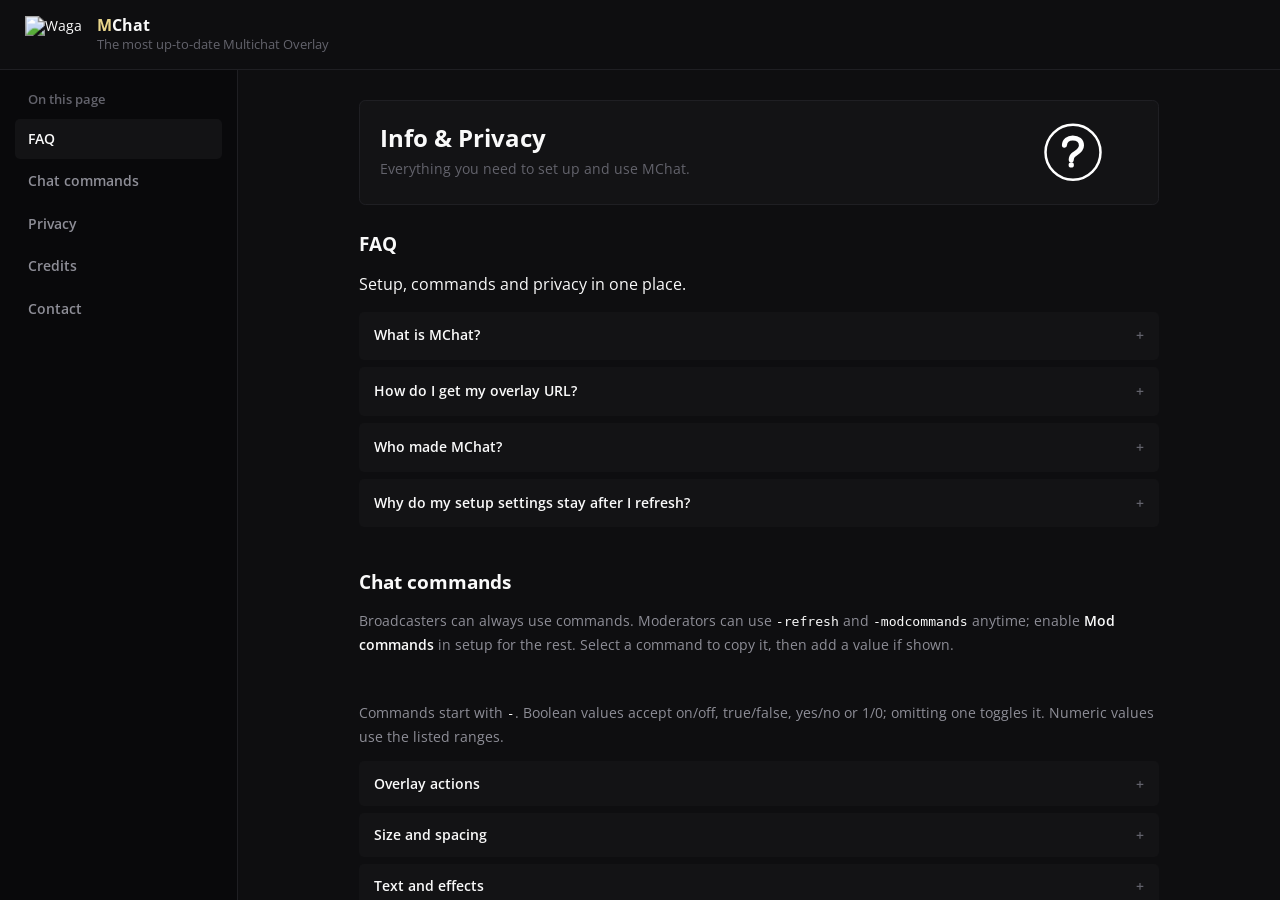
==== commit 9f7174d5: "update rewrites" ====
--- a/privacy.html
+++ b/privacy.html
@@ -335,7 +335,7 @@
 <div id="page">
 
     <header class="mc-topbar">
-        <a class="mc-brand" href="index.html" title="Back to overlay setup" aria-label="MChat, back to overlay setup">
+        <a class="mc-brand" href="/home" title="Back to overlay setup" aria-label="MChat, back to overlay setup">
             <img class="mc-brand-mark" src="waga.gif" alt="Waga" draggable="false">
             <div class="mc-brand-text">
                 <div class="mc-brand-name"><span class="mc-brand-m">M</span>Chat</div>
@@ -367,7 +367,7 @@
                 <circle cx="52" cy="29" r="22" stroke="#fff" stroke-width="2"/>
                 <g transform="translate(30.2 7.7) scale(1.7)" stroke="#fff" stroke-width="2.4" stroke-linecap="round" stroke-linejoin="round">
                     <path d="M8.8 9.2c.1-2.1 1.7-3.4 3.9-3.4 2.5 0 4.1 1.4 4.1 3.6 0 2.3-2 3.1-3.6 4.2-.8.6-1.2 1.2-1.2 2.5"/>
-                    <circle cx="12" cy="18.5" r=".8" fill="#fff" stroke="none"/>
+                    <circle cx="12" cy="18.5" r="1.25" fill="#fff" stroke="none"/>
                 </g>
             </svg>
         </div>
@@ -386,7 +386,7 @@
             <details class="faq-item">
                 <summary>How do I get my overlay URL?</summary>
                 <div class="faq-answer">
-                    <p>Enter your channels and adjust the preview on the <a href="index.html">setup page</a>, then select <strong>Copy overlay link</strong>. Paste it into an OBS Browser Source. The URL includes your channels and settings.</p>
+                    <p>Enter your channels and adjust the preview on the <a href="/home">setup page</a>, then select <strong>Copy overlay link</strong>. Paste it into an OBS Browser Source. The URL includes your channels and settings.</p>
                 </div>
             </details>
 
@@ -532,7 +532,7 @@
         </section>
 
         <footer>
-            <a href="index.html">&larr; Back to MChat</a> &nbsp;&bull;&nbsp; &copy; 2026 marz_dev
+            <a href="/home">&larr; Back to MChat</a> &nbsp;&bull;&nbsp; &copy; 2026 marz_dev
         </footer>
 
     </div>
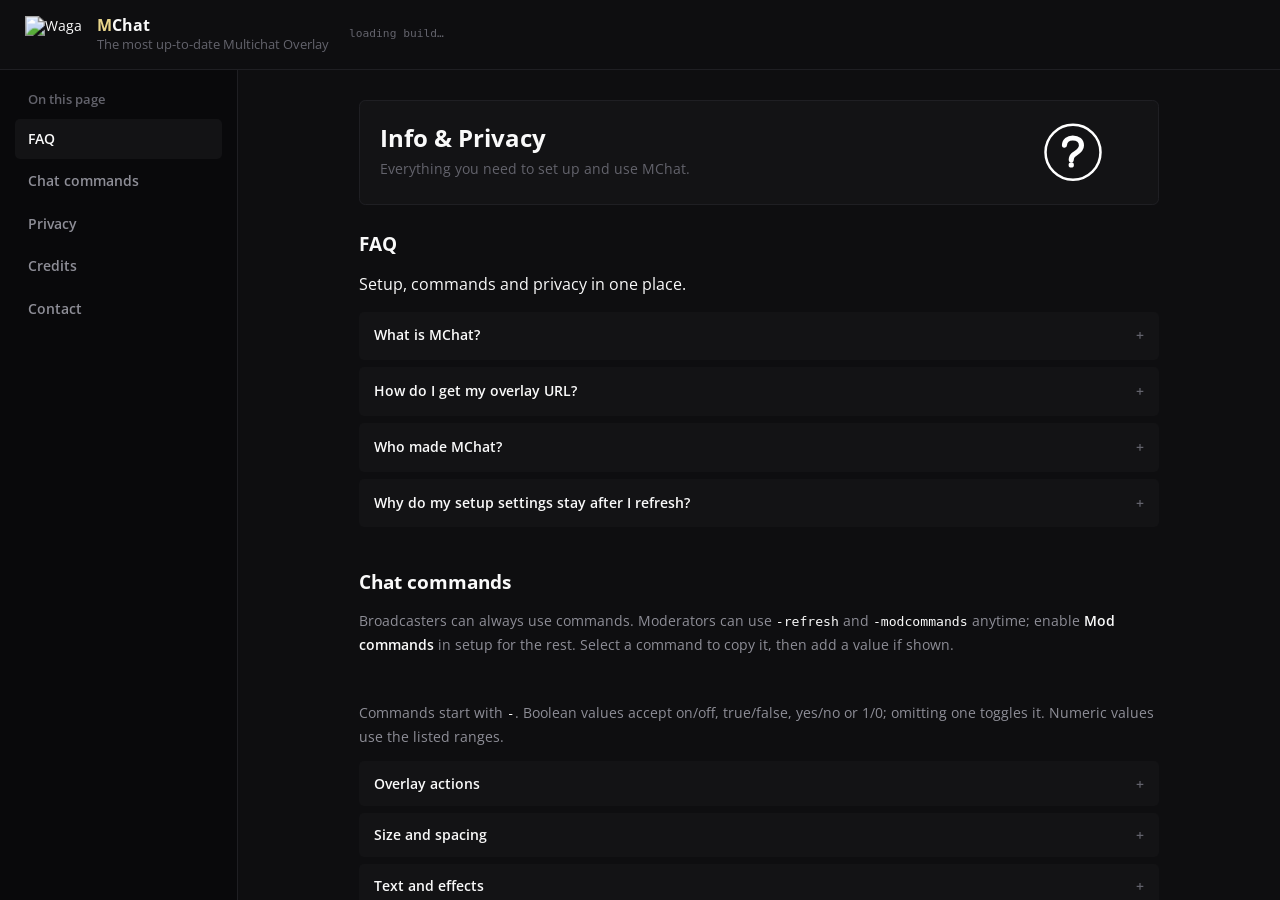
==== commit eeed4d06: "update urls" ====
--- a/privacy.html
+++ b/privacy.html
@@ -5,7 +5,8 @@
 <meta charset="utf-8">
 <meta name="viewport" content="width=device-width, initial-scale=1">
 <title>Info &amp; Privacy · MChat</title>
-<link rel="icon" href="favicon.png" type="image/gif" >
+<link rel="canonical" href="https://faq.marz.lol/">
+<link rel="icon" href="https://mchat.marz.lol/favicon.png" type="image/png">
 <link rel="preconnect" href="https://fonts.googleapis.com">
 <link rel="preconnect" href="https://fonts.gstatic.com" crossorigin>
 <link rel="stylesheet" href="https://fonts.googleapis.com/css2?family=Open+Sans:wght@400;600;700&display=swap">
@@ -67,7 +68,14 @@
         background: var(--mc-surface);
     }
 
-    #page a.mc-brand {
+    .mc-brand {
+        display: flex;
+        align-items: center;
+        gap: 8px;
+        min-width: 0;
+    }
+
+    #page a.mc-brand-link {
         position: relative;
         z-index: 0;
         display: flex;
@@ -78,7 +86,7 @@
         text-decoration: none;
     }
 
-    .mc-brand::before {
+    .mc-brand-link::before {
         content: "";
         position: absolute;
         inset: -6px -10px;
@@ -88,7 +96,7 @@
         transition: background .15s ease;
     }
 
-    .mc-brand:hover::before { background: var(--mc-raised); }
+    .mc-brand-link:hover::before { background: var(--mc-raised); }
 
     .mc-brand-mark {
         height: 30px;
@@ -109,6 +117,18 @@
     }
 
     .mc-brand-m { color: var(--mc-accent); }
+
+    #page a.mc-brand-build {
+        margin-left: 8px;
+        color: var(--mc-faint);
+        font-family: ui-monospace, Menlo, Consolas, monospace;
+        font-size: 9px;
+        font-weight: 500;
+        text-decoration: none;
+        vertical-align: middle;
+    }
+
+    #page a.mc-brand-build:hover { color: var(--mc-text); }
 
     .mc-brand-page {
         color: var(--mc-faint);
@@ -335,13 +355,16 @@
 <div id="page">
 
     <header class="mc-topbar">
-        <a class="mc-brand" href="/home" title="Back to overlay setup" aria-label="MChat, back to overlay setup">
-            <img class="mc-brand-mark" src="waga.gif" alt="Waga" draggable="false">
-            <div class="mc-brand-text">
-                <div class="mc-brand-name"><span class="mc-brand-m">M</span>Chat</div>
-                <div class="mc-brand-page">The most up-to-date Multichat Overlay</div>
-            </div>
-        </a>
+        <div class="mc-brand">
+            <a class="mc-brand-link" href="https://mchat.marz.lol" title="Back to overlay setup" aria-label="MChat, back to overlay setup">
+                <img class="mc-brand-mark" src="https://mchat.marz.lol/waga.gif" alt="Waga" draggable="false">
+                <div class="mc-brand-text">
+                    <div class="mc-brand-name"><span class="mc-brand-m">M</span>Chat</div>
+                    <div class="mc-brand-page">The most up-to-date Multichat Overlay</div>
+                </div>
+            </a>
+            <a class="mc-brand-build" id="privacy-build" href="https://github.com/MarzzzDev/MChat/commits/main" target="_blank" rel="noopener noreferrer">loading build…</a>
+        </div>
     </header>
 
     <aside class="mc-sidebar">
@@ -386,7 +409,7 @@
             <details class="faq-item">
                 <summary>How do I get my overlay URL?</summary>
                 <div class="faq-answer">
-                    <p>Enter your channels and adjust the preview on the <a href="/home">setup page</a>, then select <strong>Copy overlay link</strong>. Paste it into an OBS Browser Source. The URL includes your channels and settings.</p>
+                    <p>Enter your channels and adjust the preview on the <a href="https://mchat.marz.lol">setup page</a>, then select <strong>Copy overlay link</strong>. Paste it into an OBS Browser Source. The URL includes your channels and settings.</p>
                 </div>
             </details>
 
@@ -532,7 +555,7 @@
         </section>
 
         <footer>
-            <a href="/home">&larr; Back to MChat</a> &nbsp;&bull;&nbsp; &copy; 2026 marz_dev
+            <a href="https://mchat.marz.lol">&larr; Back to MChat</a> &nbsp;&bull;&nbsp; &copy; 2026 marz_dev
         </footer>
 
     </div>
@@ -540,8 +563,10 @@
 
 </div>
 
+<script src="https://mchat.marz.lol/js/build-info.js"></script>
 <script>
     (function () {
+        loadCommitInfo(document.getElementById("privacy-build"));
         var main = document.getElementById("main");
         var links = Array.prototype.slice.call(document.querySelectorAll(".mc-nav-button"));
         var sections = links.map(function (a) {
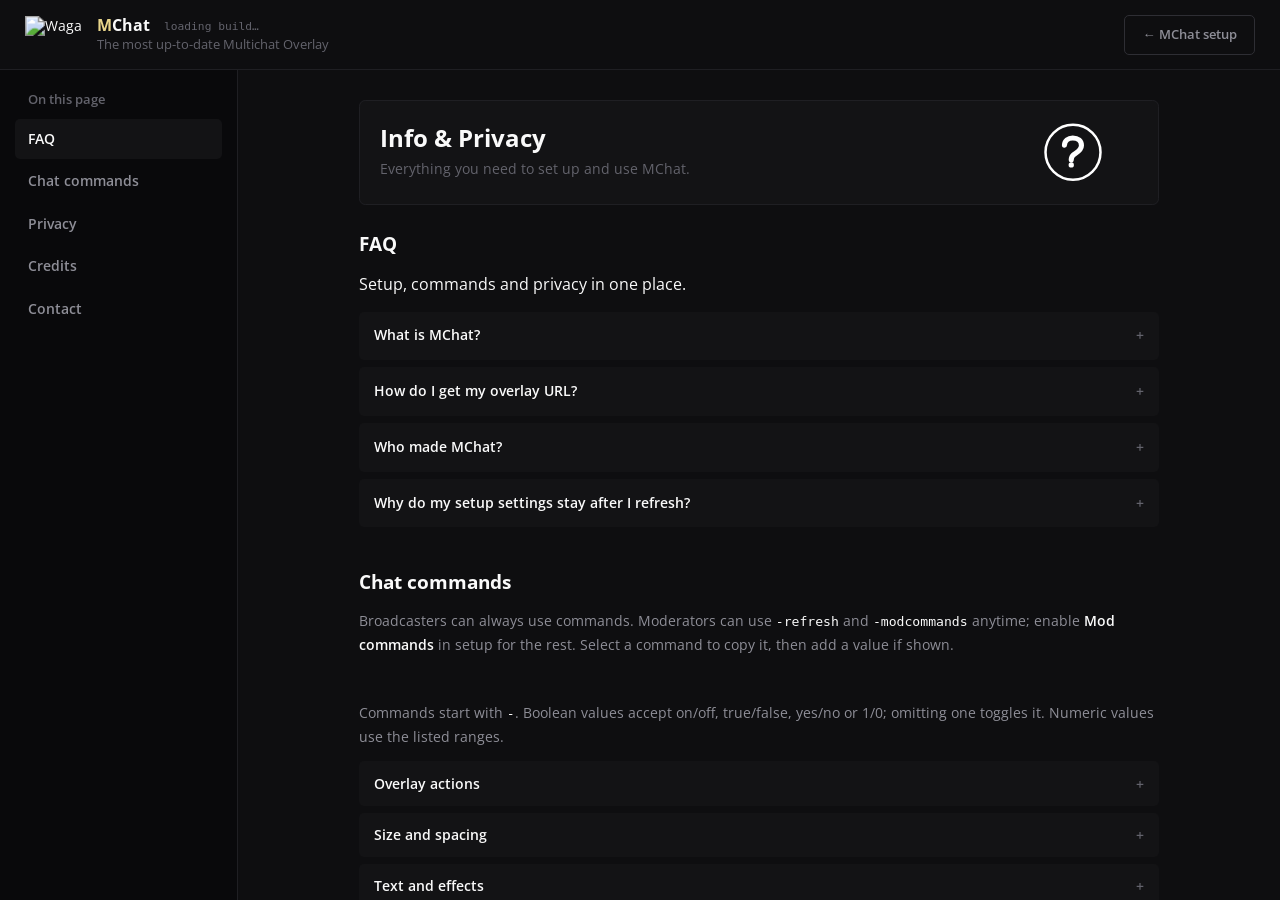
==== commit f1cdf15f: "changed links" ====
--- a/privacy.html
+++ b/privacy.html
@@ -71,32 +71,9 @@
     .mc-brand {
         display: flex;
         align-items: center;
-        gap: 8px;
-        min-width: 0;
-    }
-
-    #page a.mc-brand-link {
-        position: relative;
-        z-index: 0;
-        display: flex;
-        align-items: center;
         gap: 12px;
         min-width: 0;
-        color: inherit;
-        text-decoration: none;
-    }
-
-    .mc-brand-link::before {
-        content: "";
-        position: absolute;
-        inset: -6px -10px;
-        z-index: -1;
-        border-radius: 8px;
-        background: transparent;
-        transition: background .15s ease;
-    }
-
-    .mc-brand-link:hover::before { background: var(--mc-raised); }
+    }
 
     .mc-brand-mark {
         height: 30px;
@@ -129,6 +106,22 @@
     }
 
     #page a.mc-brand-build:hover { color: var(--mc-text); }
+
+    #page a.mc-top-link {
+        display: inline-flex;
+        align-items: center;
+        height: 32px;
+        padding: 0 14px;
+        border: 1px solid var(--mc-line-strong);
+        border-radius: 4px;
+        color: var(--mc-dim);
+        font-size: 10.5px;
+        font-weight: 600;
+        text-decoration: none;
+        transition: color .15s ease, border-color .15s ease;
+    }
+
+    #page a.mc-top-link:hover { border-color: var(--mc-dim); color: var(--mc-text); }
 
     .mc-brand-page {
         color: var(--mc-faint);
@@ -356,15 +349,13 @@
 
     <header class="mc-topbar">
         <div class="mc-brand">
-            <a class="mc-brand-link" href="https://mchat.marz.lol" title="Back to overlay setup" aria-label="MChat, back to overlay setup">
-                <img class="mc-brand-mark" src="https://mchat.marz.lol/waga.gif" alt="Waga" draggable="false">
-                <div class="mc-brand-text">
-                    <div class="mc-brand-name"><span class="mc-brand-m">M</span>Chat</div>
-                    <div class="mc-brand-page">The most up-to-date Multichat Overlay</div>
-                </div>
-            </a>
-            <a class="mc-brand-build" id="privacy-build" href="https://github.com/MarzzzDev/MChat/commits/main" target="_blank" rel="noopener noreferrer">loading build…</a>
+            <img class="mc-brand-mark" src="https://mchat.marz.lol/waga.gif" alt="Waga" draggable="false">
+            <div class="mc-brand-text">
+                <div class="mc-brand-name"><span class="mc-brand-m">M</span>Chat <a class="mc-brand-build" id="privacy-build" href="https://github.com/MarzzzDev/MChat/commits/main" target="_blank" rel="noopener noreferrer">loading build…</a></div>
+                <div class="mc-brand-page">The most up-to-date Multichat Overlay</div>
+            </div>
         </div>
+        <a class="mc-top-link" href="https://mchat.marz.lol">← MChat setup</a>
     </header>
 
     <aside class="mc-sidebar">
